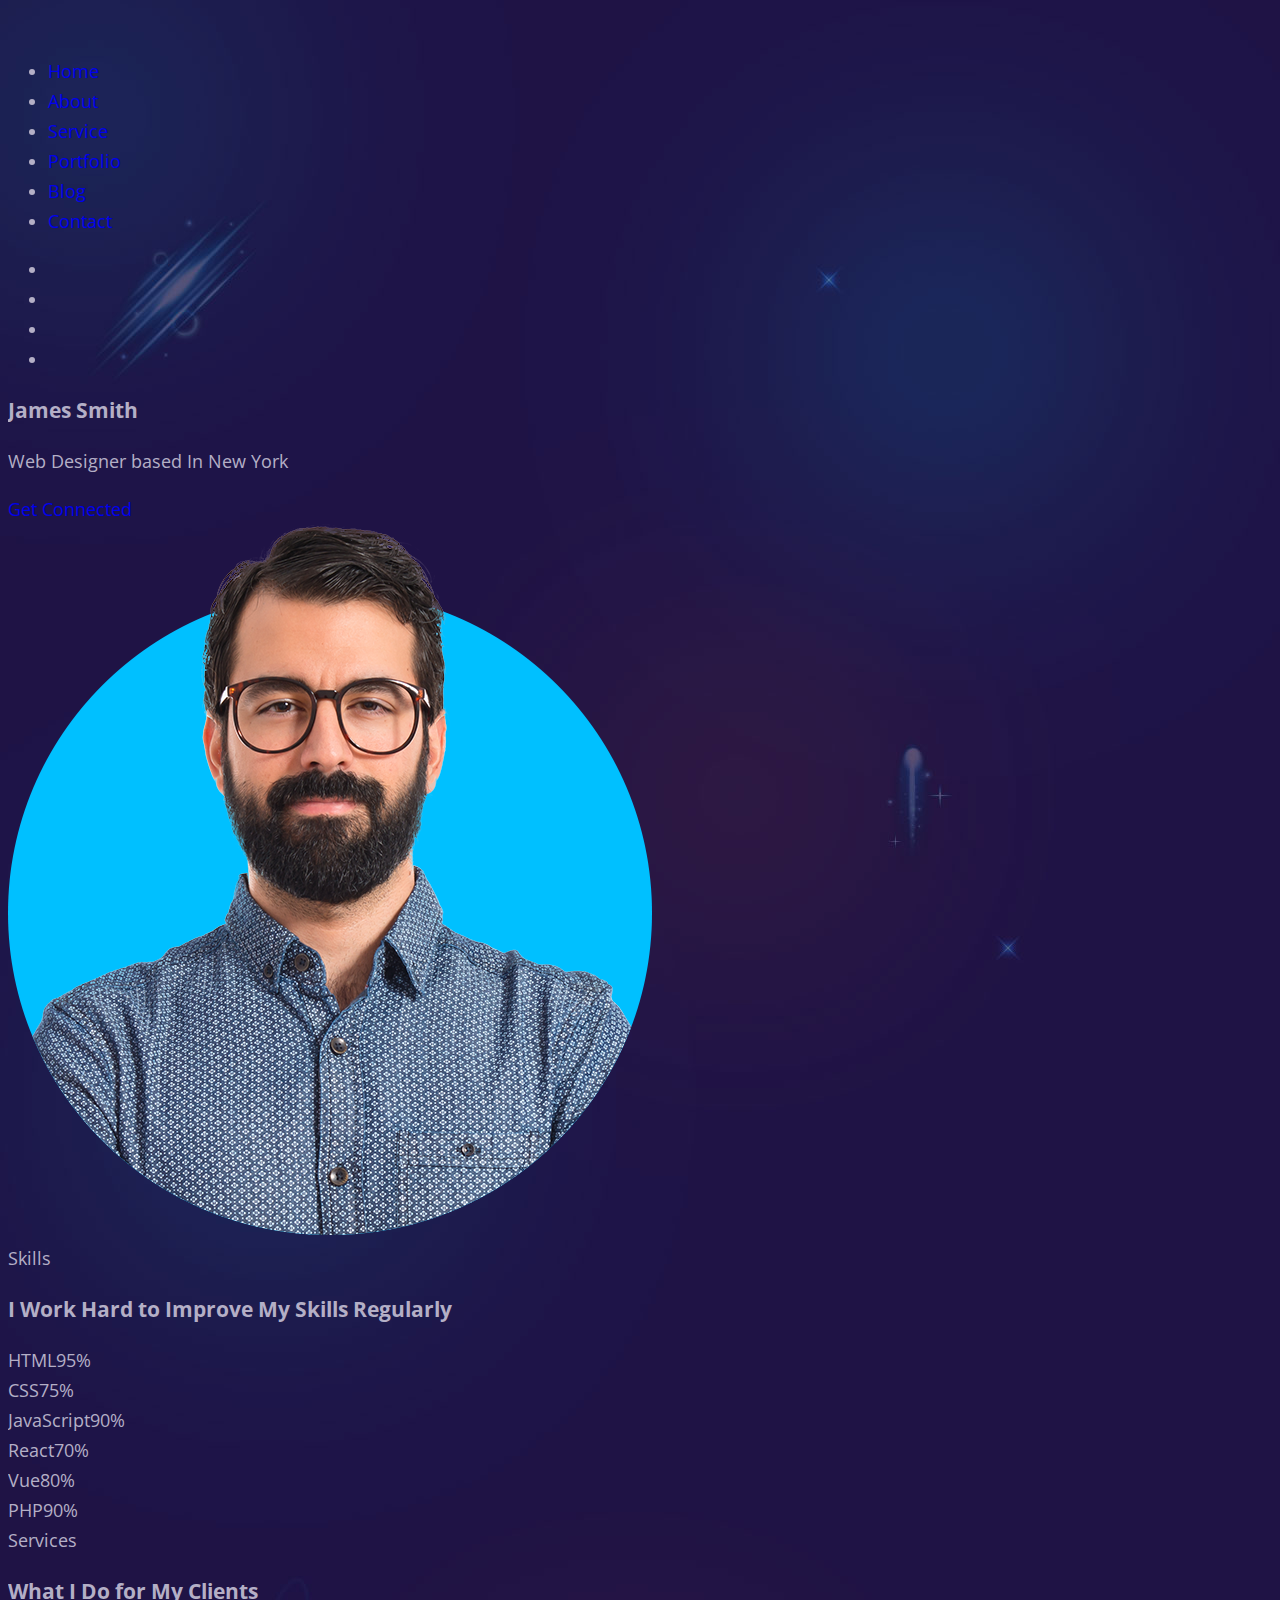
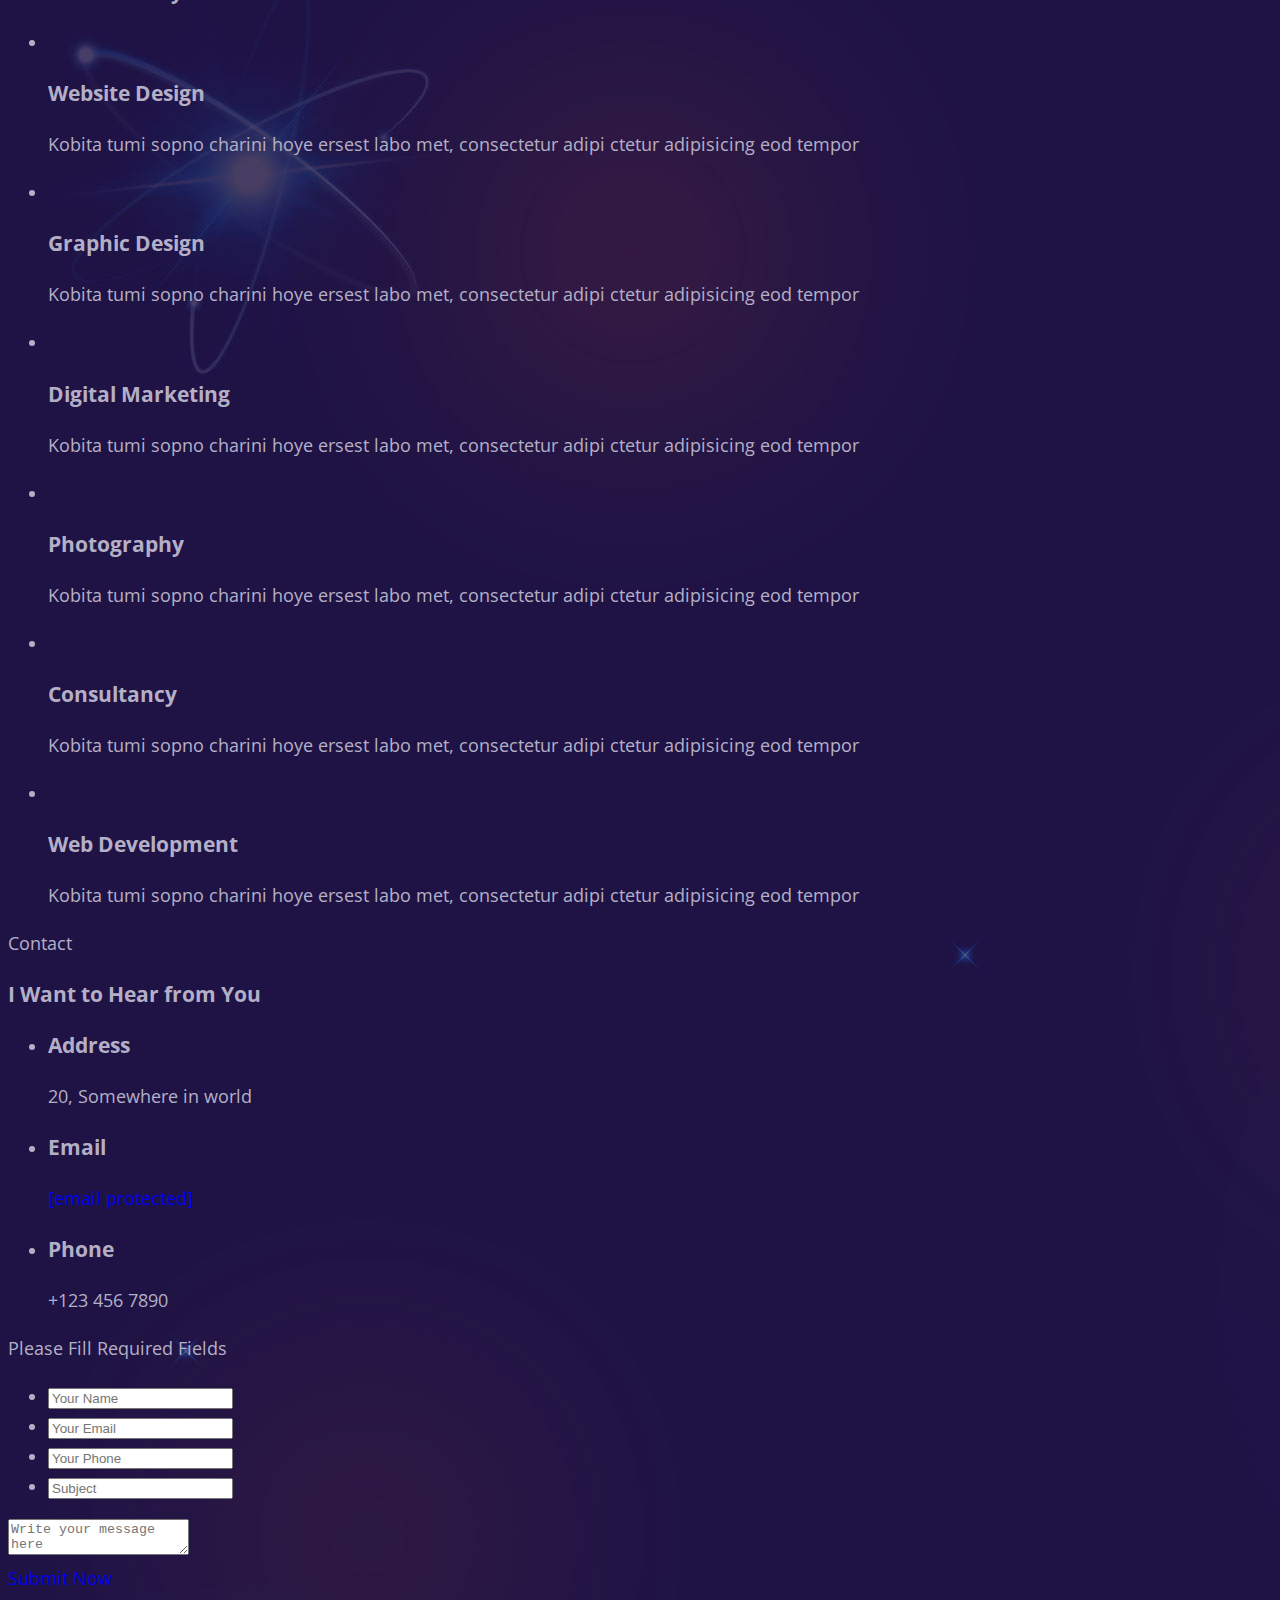
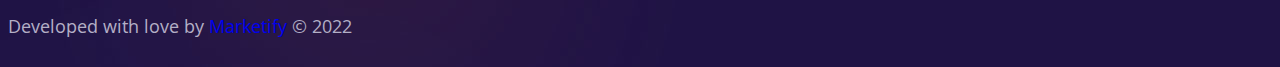
==== index.html @ e02f0825 "updated" ====
<!DOCTYPE html>
<!--[if lt IE 7]><html class="ie ie6" lang="en"> <![endif]-->
<!--[if IE 7]><html class="ie ie7" lang="en"> <![endif]-->
<!--[if IE 8]><html class="ie ie8" lang="en"> <![endif]-->
<!--[if (gte IE 9)|!(IE)]><!-->
<html lang="en">
  <!--<![endif]-->

  <head>
    <meta http-equiv="Content-Type" content="text/html; charset=utf-8" />
    <meta name="description" content="Name of your web site" />
    <meta name="author" content="Marketify" />
    <meta
      name="viewport"
      content="width=device-width, initial-scale=1, maximum-scale=1"
    />
    <title>Foliox</title>

    <link
      href="https://fonts.googleapis.com/css2?family=Poppins:ital,wght@0,100;0,200;0,300;0,400;0,500;0,600;0,700;0,800;0,900;1,100;1,200;1,300;1,400;1,500;1,600;1,700;1,800;1,900&display=swap"
      rel="stylesheet"
    />
    <link
      href="https://fonts.googleapis.com/css2?family=Open+Sans:ital,wght@0,300;0,400;0,500;0,600;0,700;0,800;1,300;1,400;1,500;1,600;1,700;1,800&display=swap"
      rel="stylesheet"
    />
    <link
      rel="stylesheet"
      href="path/to/font-awesome/css/font-awesome.min.css"
    />

    <link rel="stylesheet" type="text/css" href="css/style.css" />
    <!--[if lt IE 9]>
      <script type="text/javascript" src="js/modernizr.custom.js"></script>
    <![endif]-->
  </head>

  <body>
    <div class="foliox_tm_header">
      <div class="container">
        <div class="inner">
          <div class="logo">
            <a class="anchor" href="#home"
              ><img src="img/logo/logo.png" alt
            /></a>
          </div>
          <div class="details">
            <div class="menu">
              <ul>
                <li><a href="#home">Home</a></li>
                <li><a href="#about">About</a></li>
                <li><a href="#service">Service</a></li>
                <li><a href="#portfolio">Portfolio</a></li>
                <li><a href="#blog">Blog</a></li>
                <li><a href="#contact">Contact</a></li>
              </ul>
            </div>
          </div>
        </div>
      </div>
    </div>

    <div class="foliox_tm_section" id="home">
      <div class="foliox_tm_hero">
        <div class="container">
          <div class="content">
            <div class="left">
              <div class="social">
                <ul>
                  <li>
                    <a href="#"><i class="fa fa-facebook"></i></a>
                  </li>
                  <li>
                    <a href="#"
                      ><i class="fa fa-facebook-official" aria-hidden="true"></i
                    ></a>
                  </li>
                  <li>
                    <a href="#"
                      ><i class="fa fa-github" aria-hidden="true"></i
                    ></a>
                  </li>
                  <li>
                    <a href="#"><i class="icon-instagram-1"></i></a>
                  </li>
                </ul>
              </div>
              <h3 class="name">James <span>Smith</span></h3>
              <p class="job">Web Designer based In New York</p>
              <div class="foliox_tm_button">
                <a class="anchor" href="#contact"><span>Get Connected</span></a>
              </div>
            </div>
            <div class="right">
              <img class="tilt-effect" src="img/hero/avatar.png" alt />
            </div>
          </div>
        </div>
      </div>
    </div>

    <div class="foliox_tm_section">
      <div class="foliox_tm_skills">
        <div class="container">
          <div class="foliox_tm_main_title">
            <span>Skills</span>
            <h3>I Work Hard to Improve My Skills Regularly</h3>
          </div>
          <div class="list">
            <div class="left">
              <div class="dodo_progress wow fadeInUp" data-wow-duration="1s">
                <div class="progress_inner" data-value="95">
                  <span
                    ><span class="label">HTML</span
                    ><span class="number">95%</span></span
                  >
                  <div class="background">
                    <div class="bar">
                      <div class="bar_in"></div>
                    </div>
                  </div>
                </div>
                <div class="progress_inner" data-value="75">
                  <span
                    ><span class="label">CSS</span
                    ><span class="number">75%</span></span
                  >
                  <div class="background">
                    <div class="bar">
                      <div class="bar_in"></div>
                    </div>
                  </div>
                </div>
                <div class="progress_inner" data-value="90">
                  <span
                    ><span class="label">JavaScript</span
                    ><span class="number">90%</span></span
                  >
                  <div class="background">
                    <div class="bar">
                      <div class="bar_in"></div>
                    </div>
                  </div>
                </div>
              </div>
            </div>
            <div class="right">
              <div class="dodo_progress wow fadeInUp" data-wow-duration="1s">
                <div class="progress_inner" data-value="70">
                  <span
                    ><span class="label">React</span
                    ><span class="number">70%</span></span
                  >
                  <div class="background">
                    <div class="bar">
                      <div class="bar_in"></div>
                    </div>
                  </div>
                </div>
                <div class="progress_inner" data-value="80">
                  <span
                    ><span class="label">Vue</span
                    ><span class="number">80%</span></span
                  >
                  <div class="background">
                    <div class="bar">
                      <div class="bar_in"></div>
                    </div>
                  </div>
                </div>
                <div class="progress_inner" data-value="90">
                  <span
                    ><span class="label">PHP</span
                    ><span class="number">90%</span></span
                  >
                  <div class="background">
                    <div class="bar">
                      <div class="bar_in"></div>
                    </div>
                  </div>
                </div>
              </div>
            </div>
          </div>
        </div>
      </div>
    </div>

    <div class="foliox_tm_section" id="service">
      <div class="foliox_tm_services">
        <div class="container">
          <div class="foliox_tm_main_title">
            <span>Services</span>
            <h3>What I Do for My Clients</h3>
          </div>
          <div class="list">
            <ul>
              <li class="wow fadeInUp" data-wow-duration="1s">
                <div class="list_inner tilt-effect">
                  <span class="icon"
                    ><img class="svg" src="img/svg/monitor.svg" alt
                  /></span>
                  <h3 class="title">Website Design</h3>
                  <p class="text">
                    Kobita tumi sopno charini hoye ersest labo met, consectetur
                    adipi ctetur adipisicing eod tempor
                  </p>
                </div>
              </li>
              <li
                class="wow fadeInUp"
                data-wow-duration="1s"
                data-wow-delay="0.2s"
              >
                <div class="list_inner tilt-effect">
                  <span class="icon"
                    ><img class="svg" src="img/svg/anchor.svg" alt
                  /></span>
                  <h3 class="title">Graphic Design</h3>
                  <p class="text">
                    Kobita tumi sopno charini hoye ersest labo met, consectetur
                    adipi ctetur adipisicing eod tempor
                  </p>
                </div>
              </li>
              <li
                class="wow fadeInUp"
                data-wow-duration="1s"
                data-wow-delay="0.4s"
              >
                <div class="list_inner tilt-effect">
                  <span class="icon"
                    ><img class="svg" src="img/svg/bar.svg" alt
                  /></span>
                  <h3 class="title">Digital Marketing</h3>
                  <p class="text">
                    Kobita tumi sopno charini hoye ersest labo met, consectetur
                    adipi ctetur adipisicing eod tempor
                  </p>
                </div>
              </li>
              <li class="wow fadeInUp" data-wow-duration="1s">
                <div class="list_inner tilt-effect">
                  <span class="icon"
                    ><img class="svg" src="img/svg/aim.svg" alt
                  /></span>
                  <h3 class="title">Photography</h3>
                  <p class="text">
                    Kobita tumi sopno charini hoye ersest labo met, consectetur
                    adipi ctetur adipisicing eod tempor
                  </p>
                </div>
              </li>
              <li
                class="wow fadeInUp"
                data-wow-duration="1s"
                data-wow-delay="0.2s"
              >
                <div class="list_inner tilt-effect">
                  <span class="icon"
                    ><img class="svg" src="img/svg/avatar.svg" alt
                  /></span>
                  <h3 class="title">Consultancy</h3>
                  <p class="text">
                    Kobita tumi sopno charini hoye ersest labo met, consectetur
                    adipi ctetur adipisicing eod tempor
                  </p>
                </div>
              </li>
              <li
                class="wow fadeInUp"
                data-wow-duration="1s"
                data-wow-delay="0.4s"
              >
                <div class="list_inner tilt-effect">
                  <span class="icon"
                    ><img class="svg" src="img/svg/code.svg" alt
                  /></span>
                  <h3 class="title">Web Development</h3>
                  <p class="text">
                    Kobita tumi sopno charini hoye ersest labo met, consectetur
                    adipi ctetur adipisicing eod tempor
                  </p>
                </div>
              </li>
            </ul>
          </div>
        </div>
      </div>
    </div>

    <div class="foliox_tm_section" id="contact">
      <div class="foliox_tm_contact">
        <div class="container">
          <div class="foliox_tm_main_title">
            <span>Contact</span>
            <h3>I Want to Hear from You</h3>
          </div>
          <div class="contact_inner">
            <div class="left wow fadeInLeft" data-wow-duration="1s">
              <ul>
                <li>
                  <div class="list_inner">
                    <div class="icon">
                      <i class="icon-location"></i>
                    </div>
                    <div class="short">
                      <h3>Address</h3>
                      <span>20, Somewhere in world</span>
                    </div>
                  </div>
                </li>
                <li>
                  <div class="list_inner">
                    <div class="icon">
                      <i class="icon-mail-1"></i>
                    </div>
                    <div class="short">
                      <h3>Email</h3>
                      <span
                        ><a href="#"
                          ><span
                            class="__cf_email__"
                            data-cfemail="0b636e6767644b6f646f6425686466"
                            >[email&#160;protected]</span
                          ></a
                        >
                      </span>
                    </div>
                  </div>
                </li>
                <li>
                  <div class="list_inner">
                    <div class="icon">
                      <i class="icon-phone"></i>
                    </div>
                    <div class="short">
                      <h3>Phone</h3>
                      <span>+123 456 7890</span>
                    </div>
                  </div>
                </li>
              </ul>
            </div>
            <div class="right wow fadeInRight" data-wow-duration="1s">
              <div class="fields">
                <form
                  action="/"
                  method="post"
                  class="contact_form"
                  id="contact_form"
                  autocomplete="off"
                >
                  <div
                    class="returnmessage"
                    data-success="Your message has been received, We will contact you soon."
                  ></div>
                  <div class="empty_notice">
                    <span>Please Fill Required Fields</span>
                  </div>
                  <div class="input_list">
                    <ul>
                      <li>
                        <input id="name" type="text" placeholder="Your Name" />
                      </li>
                      <li>
                        <input
                          id="email"
                          type="text"
                          placeholder="Your Email"
                        />
                      </li>
                      <li>
                        <input
                          id="phone"
                          type="number"
                          placeholder="Your Phone"
                        />
                      </li>
                      <li>
                        <input id="subject" type="text" placeholder="Subject" />
                      </li>
                    </ul>
                  </div>
                  <div class="message_area">
                    <textarea
                      id="message"
                      placeholder="Write your message here"
                    ></textarea>
                  </div>
                  <div class="foliox_tm_button">
                    <a id="send_message" href="#"><span>Submit Now</span></a>
                  </div>
                </form>
              </div>
            </div>
          </div>
        </div>
      </div>
    </div>

    <div class="foliox_tm_section">
      <div class="foliox_tm_copyright">
        <div class="container">
          <p class="wow fadeInUp" data-wow-duration="1s">
            Developed with love by
            <a
              href="https://themeforest.net/user/marketify/portfolio"
              target="_blank"
              >Marketify</a
            >
            &copy; 2022
          </p>
        </div>
      </div>
    </div>
  </body>
</html>
---- css/style.css ----
a {
    text-decoration: none
}

:root {
    --main-color: #b4afc6;
    --extra-color: #00c0ff;
    --font-family-main: 'Open Sans', sans-serif;
    --font-family-extra: 'Poppins', sans-serif
}

html {
    overflow-x: hidden;
    padding: 0;
    margin: 0
}

body {
    overflow-x: hidden;
    width: 100%;
    font-family: var(--font-family-main);
    font-size: 18px;
    line-height: 30px;
    letter-spacing: 0;
    word-wrap: break-word;
    font-weight: 400;
    background-color: #1e1345;
    color: var(--main-color);
    background-image: url(..//img/hero/1.jpg)
}
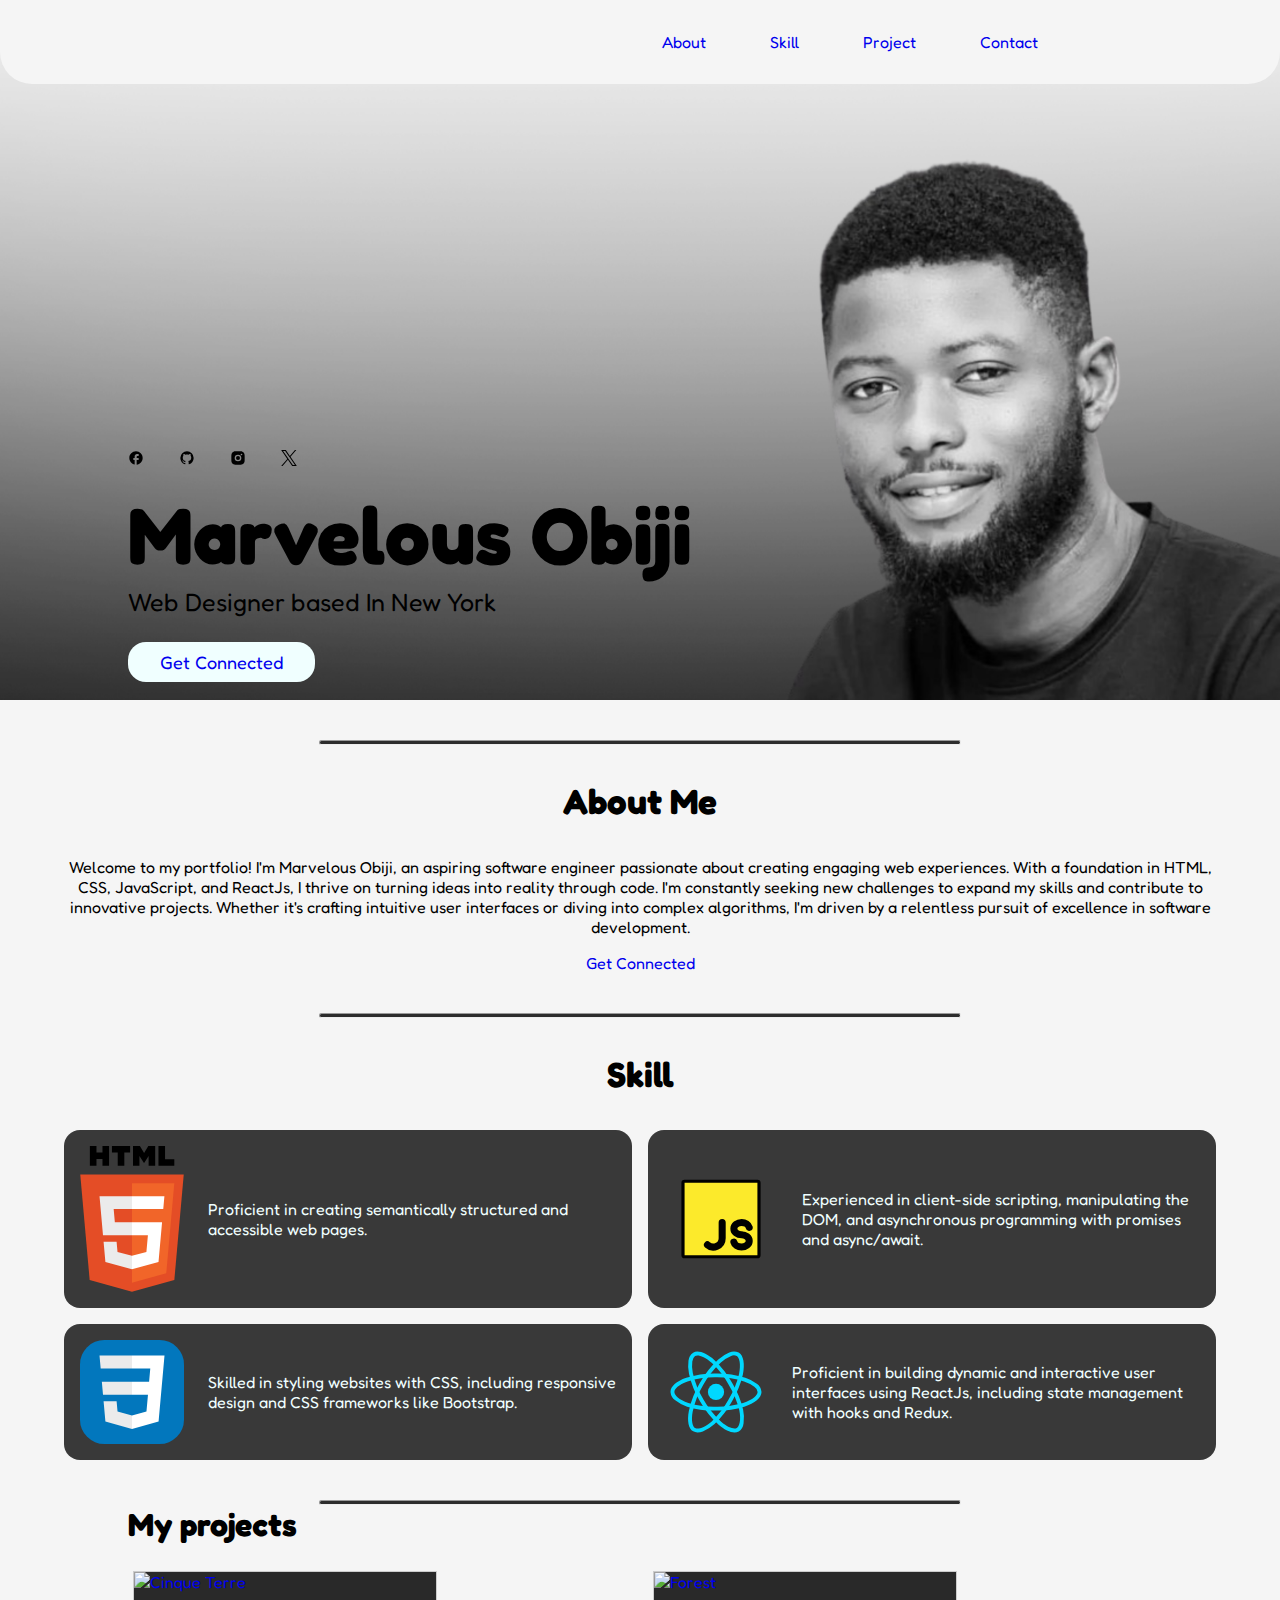
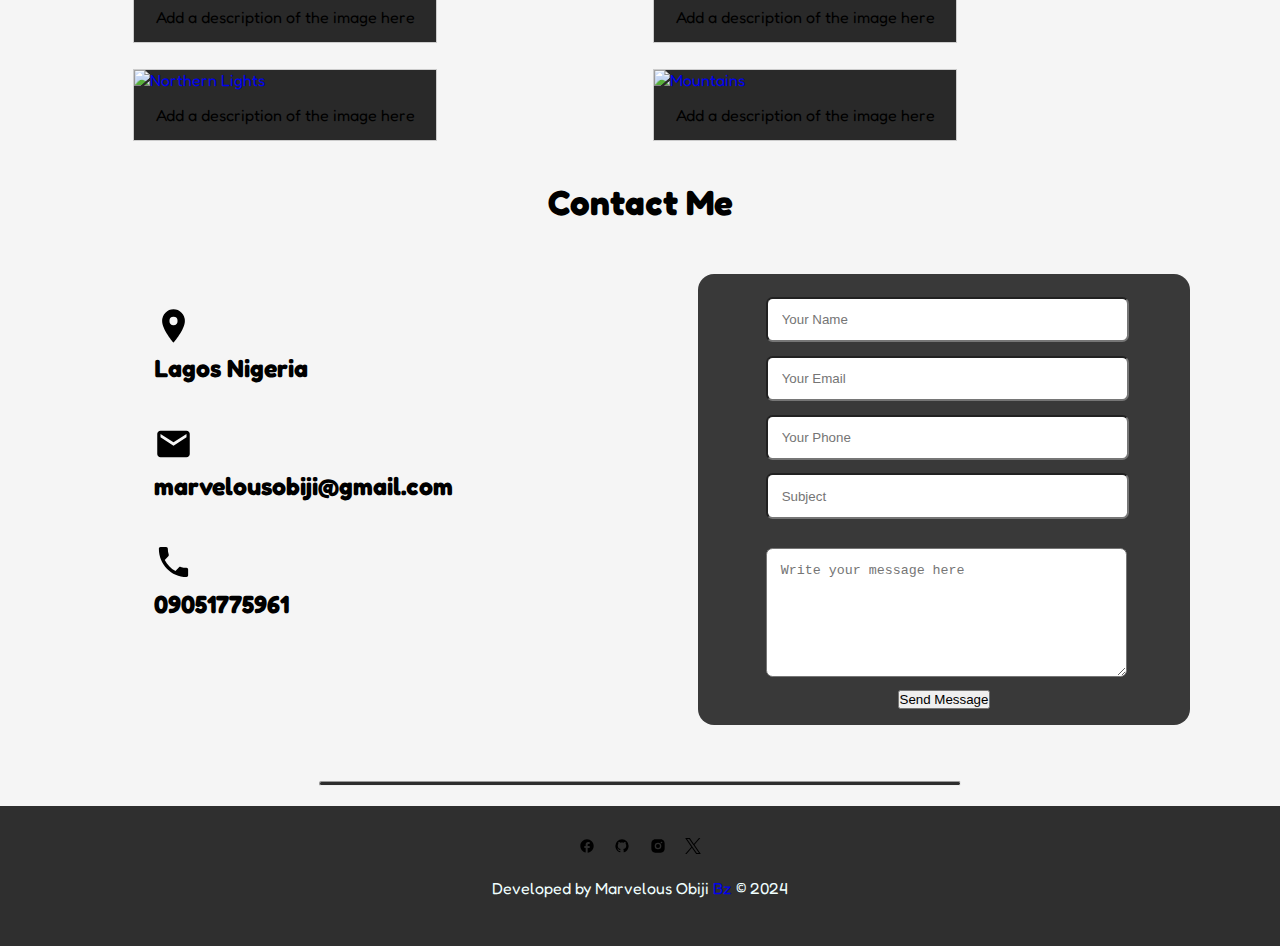
==== commit 7de4c185: "updted index" ====
--- a/index.html
+++ b/index.html
@@ -1,418 +1,213 @@
 <!DOCTYPE html>
-<!--[if lt IE 7]><html class="ie ie6" lang="en"> <![endif]-->
-<!--[if IE 7]><html class="ie ie7" lang="en"> <![endif]-->
-<!--[if IE 8]><html class="ie ie8" lang="en"> <![endif]-->
-<!--[if (gte IE 9)|!(IE)]><!-->
 <html lang="en">
-  <!--<![endif]-->
-
-  <head>
-    <meta http-equiv="Content-Type" content="text/html; charset=utf-8" />
-    <meta name="description" content="Name of your web site" />
-    <meta name="author" content="Marketify" />
-    <meta
-      name="viewport"
-      content="width=device-width, initial-scale=1, maximum-scale=1"
-    />
-    <title>Foliox</title>
-
-    <link
-      href="https://fonts.googleapis.com/css2?family=Poppins:ital,wght@0,100;0,200;0,300;0,400;0,500;0,600;0,700;0,800;0,900;1,100;1,200;1,300;1,400;1,500;1,600;1,700;1,800;1,900&display=swap"
-      rel="stylesheet"
-    />
-    <link
-      href="https://fonts.googleapis.com/css2?family=Open+Sans:ital,wght@0,300;0,400;0,500;0,600;0,700;0,800;1,300;1,400;1,500;1,600;1,700;1,800&display=swap"
-      rel="stylesheet"
-    />
-    <link
-      rel="stylesheet"
-      href="path/to/font-awesome/css/font-awesome.min.css"
-    />
-
-    <link rel="stylesheet" type="text/css" href="css/style.css" />
-    <!--[if lt IE 9]>
-      <script type="text/javascript" src="js/modernizr.custom.js"></script>
-    <![endif]-->
-  </head>
-
-  <body>
-    <div class="foliox_tm_header">
-      <div class="container">
-        <div class="inner">
-          <div class="logo">
-            <a class="anchor" href="#home"
-              ><img src="img/logo/logo.png" alt
-            /></a>
-          </div>
-          <div class="details">
+
+<head>
+    <meta charset="UTF-8" />
+    <meta name="viewport" content="width=device-width, initial-scale=1.0" />
+    <link rel="stylesheet" href="new.css" />
+    <link rel="preconnect" href="https://fonts.googleapis.com">
+    <link rel="preconnect" href="https://fonts.gstatic.com" crossorigin>
+    <link href="https://fonts.googleapis.com/css2?family=Fredoka:wght@300..700&display=swap" rel="stylesheet">
+    <title>Document</title>
+</head>
+
+<body>
+    <nav>
+        <div class="nav">
+            <div class="logo">
+                <a class="anchor" href="#home"><img src="img/logo/logo.png" alt /></a>
+            </div>
             <div class="menu">
-              <ul>
-                <li><a href="#home">Home</a></li>
-                <li><a href="#about">About</a></li>
-                <li><a href="#service">Service</a></li>
-                <li><a href="#portfolio">Portfolio</a></li>
-                <li><a href="#blog">Blog</a></li>
-                <li><a href="#contact">Contact</a></li>
-              </ul>
-            </div>
-          </div>
+                <ul>
+                    <li><a href="#about">About</a></li>
+                    <li><a href="#skill">Skill</a></li>
+                    <li><a href="#portfolio">Project</a></li>
+
+                    <li><a href="#contact">Contact</a></li>
+                </ul>
+            </div>
         </div>
+    </nav>
+    <main>
+        <section class="hero">
+            <div class="left">
+                <ul>
+                    <li>
+                        <a href="#"><img src="./img/socials/facebook.svg" alt="" /></a>
+                    </li>
+                    <li>
+                        <a href="#"><img src="./img/socials/github.svg" alt="" /></a>
+                    </li>
+                    <li>
+                        <a href="#"><img src="./img/socials/instagram.svg" alt="" /></a>
+                    </li>
+                    <li>
+                        <a href="#"><img src="./img/socials/twitter.svg" alt="" /></a>
+                    </li>
+                </ul>
+
+                <h1 class="name">Marvelous Obiji</h1>
+                <p class="job">Web Designer based In New York</p>
+                <div class="herobutton">
+                    <a class="anchor" href="#contact">Get Connected</a>
+                </div>
+            </div>
+        </section>
+        <br /><br>
+        <hr />
+        <section class="about">
+
+            <h1 class="scthead">About Me</h1>
+            <p>
+                Welcome to my portfolio! I'm Marvelous Obiji, an aspiring software engineer passionate about creating
+                engaging web experiences. With a foundation in HTML, CSS, JavaScript, and ReactJs, I thrive on turning
+                ideas into reality through code. I'm constantly seeking new challenges to expand my skills and
+                contribute to innovative projects. Whether it's crafting intuitive user interfaces or diving into
+                complex algorithms, I'm driven by a relentless pursuit of excellence in software development.
+            </p>
+            <div class="foliox_tm_button">
+                <a class="anchor" href="#contact"><span>Get Connected</span></a>
+            </div>
+
+        </section>
+        <br /><br>
+        <hr />
+        <section class="skill">
+            <h1 class="scthead">Skill</h1>
+            <div class="skills">
+                <div class="skillset">
+                    <img src="./img/skill/html.svg" alt="" />
+                    <p>
+                       Proficient in creating semantically structured and accessible web pages.
+                    </p>
+                </div>
+                <div class="skillset">
+                    <img src="./img/skill/javascript.svg" alt="" />
+                    <p>
+                        Experienced in client-side scripting, manipulating the DOM, and asynchronous programming with promises and async/await.
+                    </p>
+                </div>
+                <div class="skillset">
+                    <img src="./img/skill/css.svg" alt="" />
+                    <p>
+                        Skilled in styling websites with CSS, including responsive design and CSS frameworks like Bootstrap.
+                    </p>
+                </div>
+                <div class="skillset">
+                    <img src="./img/skill/reactjs.svg" alt="" />
+                    <p>
+                        Proficient in building dynamic and interactive user interfaces using ReactJs, including state management with hooks and Redux.
+                    </p>
+                </div>
+            </div>
+        </section>
+        <br /><br>
+        <hr />
+        <section class="project">
+            <h1>My projects</h1>
+            <div class="pjtgallery">
+            <div class="gallery">
+                <a target="_blank" href="img_5terre.jpg">
+                    <img src="img_5terre.jpg" alt="Cinque Terre" width="600" height="400">
+                </a>
+                <div class="desc">Add a description of the image here</div>
+            </div>
+
+            <div class="gallery">
+                <a target="_blank" href="img_forest.jpg">
+                    <img src="img_forest.jpg" alt="Forest" width="600" height="400">
+                </a>
+                <div class="desc">Add a description of the image here</div>
+            </div>
+
+            <div class="gallery">
+                <a target="_blank" href="img_lights.jpg">
+                    <img src="img_lights.jpg" alt="Northern Lights" width="600" height="400">
+                </a>
+                <div class="desc">Add a description of the image here</div>
+            </div>
+
+            <div class="gallery">
+                <a target="_blank" href="img_mountains.jpg">
+                    <img src="img_mountains.jpg" alt="Mountains" width="600" height="400">
+                </a>
+                <div class="desc">Add a description of the image here</div>
+            </div>
+            </div>
+
+        </section>
+        <section class="contact">
+            <h1 class="scthead">Contact Me</h1>
+            <div class="container">
+                <div class="contactleft">
+                    <ul>
+                        <li>
+                            <img src="./img/contact/mdi--location.svg" alt="" />
+                            <h5>Lagos Nigeria</h5>
+                        </li>
+                        <li>
+                            <img src="./img/contact/material-symbols--mail.svg" alt="" />
+                            <h5>marvelousobiji@gmail.com</h5>
+                        </li>
+                        <li>
+                            <img src="./img/contact/ic--baseline-phone.svg" alt="" />
+                            <h5>09051775961</h5>
+                        </li>
+                    </ul>
+                </div>
+                <div class="contactright">
+                    <form>
+                        <div class="input_list">
+                            <ul>
+                                <li>
+                                    <input type="text" placeholder="Your Name" />
+                                </li>
+                                <li>
+                                    <input type="text" placeholder="Your Email" />
+                                </li>
+                                <li>
+                                    <input type="number" placeholder="Your Phone" />
+                                </li>
+                                <li>
+                                    <input id="subject" type="text" placeholder="Subject" />
+                                </li>
+                            </ul>
+                            <textarea id="message" placeholder="Write your message here"></textarea>
+                            <button type="submit">Send Message</button>
+                        </div>
+                    </form>
+                </div>
+            </div>
+        </section>
+    </main>
+    <br /><br>
+    <hr />
+    <br />
+    <footer>
+        <ul>
+            <li>
+                <a href="#"><img src="./img/socials/facebook.svg" alt="" /></a>
+            </li>
+            <li>
+                <a href="#"><img src="./img/socials/github.svg" alt="" /></a>
+            </li>
+            <li>
+                <a href="#"><img src="./img/socials/instagram.svg" alt="" /></a>
+            </li>
+            <li>
+                <a href="#"><img src="./img/socials/twitter.svg" alt="" /></a>
+            </li>
+        </ul>
+        <br>
+        <div class="container">
+            <p>
+                Developed by Marvelous Obiji
+                <a href="#""
+            >Bz</a
+          >
+          &copy; 2024
+        </p>
       </div>
-    </div>
-
-    <div class="foliox_tm_section" id="home">
-      <div class="foliox_tm_hero">
-        <div class="container">
-          <div class="content">
-            <div class="left">
-              <div class="social">
-                <ul>
-                  <li>
-                    <a href="#"><i class="fa fa-facebook"></i></a>
-                  </li>
-                  <li>
-                    <a href="#"
-                      ><i class="fa fa-facebook-official" aria-hidden="true"></i
-                    ></a>
-                  </li>
-                  <li>
-                    <a href="#"
-                      ><i class="fa fa-github" aria-hidden="true"></i
-                    ></a>
-                  </li>
-                  <li>
-                    <a href="#"><i class="icon-instagram-1"></i></a>
-                  </li>
-                </ul>
-              </div>
-              <h3 class="name">James <span>Smith</span></h3>
-              <p class="job">Web Designer based In New York</p>
-              <div class="foliox_tm_button">
-                <a class="anchor" href="#contact"><span>Get Connected</span></a>
-              </div>
-            </div>
-            <div class="right">
-              <img class="tilt-effect" src="img/hero/avatar.png" alt />
-            </div>
-          </div>
-        </div>
-      </div>
-    </div>
-
-    <div class="foliox_tm_section">
-      <div class="foliox_tm_skills">
-        <div class="container">
-          <div class="foliox_tm_main_title">
-            <span>Skills</span>
-            <h3>I Work Hard to Improve My Skills Regularly</h3>
-          </div>
-          <div class="list">
-            <div class="left">
-              <div class="dodo_progress wow fadeInUp" data-wow-duration="1s">
-                <div class="progress_inner" data-value="95">
-                  <span
-                    ><span class="label">HTML</span
-                    ><span class="number">95%</span></span
-                  >
-                  <div class="background">
-                    <div class="bar">
-                      <div class="bar_in"></div>
-                    </div>
-                  </div>
-                </div>
-                <div class="progress_inner" data-value="75">
-                  <span
-                    ><span class="label">CSS</span
-                    ><span class="number">75%</span></span
-                  >
-                  <div class="background">
-                    <div class="bar">
-                      <div class="bar_in"></div>
-                    </div>
-                  </div>
-                </div>
-                <div class="progress_inner" data-value="90">
-                  <span
-                    ><span class="label">JavaScript</span
-                    ><span class="number">90%</span></span
-                  >
-                  <div class="background">
-                    <div class="bar">
-                      <div class="bar_in"></div>
-                    </div>
-                  </div>
-                </div>
-              </div>
-            </div>
-            <div class="right">
-              <div class="dodo_progress wow fadeInUp" data-wow-duration="1s">
-                <div class="progress_inner" data-value="70">
-                  <span
-                    ><span class="label">React</span
-                    ><span class="number">70%</span></span
-                  >
-                  <div class="background">
-                    <div class="bar">
-                      <div class="bar_in"></div>
-                    </div>
-                  </div>
-                </div>
-                <div class="progress_inner" data-value="80">
-                  <span
-                    ><span class="label">Vue</span
-                    ><span class="number">80%</span></span
-                  >
-                  <div class="background">
-                    <div class="bar">
-                      <div class="bar_in"></div>
-                    </div>
-                  </div>
-                </div>
-                <div class="progress_inner" data-value="90">
-                  <span
-                    ><span class="label">PHP</span
-                    ><span class="number">90%</span></span
-                  >
-                  <div class="background">
-                    <div class="bar">
-                      <div class="bar_in"></div>
-                    </div>
-                  </div>
-                </div>
-              </div>
-            </div>
-          </div>
-        </div>
-      </div>
-    </div>
-
-    <div class="foliox_tm_section" id="service">
-      <div class="foliox_tm_services">
-        <div class="container">
-          <div class="foliox_tm_main_title">
-            <span>Services</span>
-            <h3>What I Do for My Clients</h3>
-          </div>
-          <div class="list">
-            <ul>
-              <li class="wow fadeInUp" data-wow-duration="1s">
-                <div class="list_inner tilt-effect">
-                  <span class="icon"
-                    ><img class="svg" src="img/svg/monitor.svg" alt
-                  /></span>
-                  <h3 class="title">Website Design</h3>
-                  <p class="text">
-                    Kobita tumi sopno charini hoye ersest labo met, consectetur
-                    adipi ctetur adipisicing eod tempor
-                  </p>
-                </div>
-              </li>
-              <li
-                class="wow fadeInUp"
-                data-wow-duration="1s"
-                data-wow-delay="0.2s"
-              >
-                <div class="list_inner tilt-effect">
-                  <span class="icon"
-                    ><img class="svg" src="img/svg/anchor.svg" alt
-                  /></span>
-                  <h3 class="title">Graphic Design</h3>
-                  <p class="text">
-                    Kobita tumi sopno charini hoye ersest labo met, consectetur
-                    adipi ctetur adipisicing eod tempor
-                  </p>
-                </div>
-              </li>
-              <li
-                class="wow fadeInUp"
-                data-wow-duration="1s"
-                data-wow-delay="0.4s"
-              >
-                <div class="list_inner tilt-effect">
-                  <span class="icon"
-                    ><img class="svg" src="img/svg/bar.svg" alt
-                  /></span>
-                  <h3 class="title">Digital Marketing</h3>
-                  <p class="text">
-                    Kobita tumi sopno charini hoye ersest labo met, consectetur
-                    adipi ctetur adipisicing eod tempor
-                  </p>
-                </div>
-              </li>
-              <li class="wow fadeInUp" data-wow-duration="1s">
-                <div class="list_inner tilt-effect">
-                  <span class="icon"
-                    ><img class="svg" src="img/svg/aim.svg" alt
-                  /></span>
-                  <h3 class="title">Photography</h3>
-                  <p class="text">
-                    Kobita tumi sopno charini hoye ersest labo met, consectetur
-                    adipi ctetur adipisicing eod tempor
-                  </p>
-                </div>
-              </li>
-              <li
-                class="wow fadeInUp"
-                data-wow-duration="1s"
-                data-wow-delay="0.2s"
-              >
-                <div class="list_inner tilt-effect">
-                  <span class="icon"
-                    ><img class="svg" src="img/svg/avatar.svg" alt
-                  /></span>
-                  <h3 class="title">Consultancy</h3>
-                  <p class="text">
-                    Kobita tumi sopno charini hoye ersest labo met, consectetur
-                    adipi ctetur adipisicing eod tempor
-                  </p>
-                </div>
-              </li>
-              <li
-                class="wow fadeInUp"
-                data-wow-duration="1s"
-                data-wow-delay="0.4s"
-              >
-                <div class="list_inner tilt-effect">
-                  <span class="icon"
-                    ><img class="svg" src="img/svg/code.svg" alt
-                  /></span>
-                  <h3 class="title">Web Development</h3>
-                  <p class="text">
-                    Kobita tumi sopno charini hoye ersest labo met, consectetur
-                    adipi ctetur adipisicing eod tempor
-                  </p>
-                </div>
-              </li>
-            </ul>
-          </div>
-        </div>
-      </div>
-    </div>
-
-    <div class="foliox_tm_section" id="contact">
-      <div class="foliox_tm_contact">
-        <div class="container">
-          <div class="foliox_tm_main_title">
-            <span>Contact</span>
-            <h3>I Want to Hear from You</h3>
-          </div>
-          <div class="contact_inner">
-            <div class="left wow fadeInLeft" data-wow-duration="1s">
-              <ul>
-                <li>
-                  <div class="list_inner">
-                    <div class="icon">
-                      <i class="icon-location"></i>
-                    </div>
-                    <div class="short">
-                      <h3>Address</h3>
-                      <span>20, Somewhere in world</span>
-                    </div>
-                  </div>
-                </li>
-                <li>
-                  <div class="list_inner">
-                    <div class="icon">
-                      <i class="icon-mail-1"></i>
-                    </div>
-                    <div class="short">
-                      <h3>Email</h3>
-                      <span
-                        ><a href="#"
-                          ><span
-                            class="__cf_email__"
-                            data-cfemail="0b636e6767644b6f646f6425686466"
-                            >[email&#160;protected]</span
-                          ></a
-                        >
-                      </span>
-                    </div>
-                  </div>
-                </li>
-                <li>
-                  <div class="list_inner">
-                    <div class="icon">
-                      <i class="icon-phone"></i>
-                    </div>
-                    <div class="short">
-                      <h3>Phone</h3>
-                      <span>+123 456 7890</span>
-                    </div>
-                  </div>
-                </li>
-              </ul>
-            </div>
-            <div class="right wow fadeInRight" data-wow-duration="1s">
-              <div class="fields">
-                <form
-                  action="/"
-                  method="post"
-                  class="contact_form"
-                  id="contact_form"
-                  autocomplete="off"
-                >
-                  <div
-                    class="returnmessage"
-                    data-success="Your message has been received, We will contact you soon."
-                  ></div>
-                  <div class="empty_notice">
-                    <span>Please Fill Required Fields</span>
-                  </div>
-                  <div class="input_list">
-                    <ul>
-                      <li>
-                        <input id="name" type="text" placeholder="Your Name" />
-                      </li>
-                      <li>
-                        <input
-                          id="email"
-                          type="text"
-                          placeholder="Your Email"
-                        />
-                      </li>
-                      <li>
-                        <input
-                          id="phone"
-                          type="number"
-                          placeholder="Your Phone"
-                        />
-                      </li>
-                      <li>
-                        <input id="subject" type="text" placeholder="Subject" />
-                      </li>
-                    </ul>
-                  </div>
-                  <div class="message_area">
-                    <textarea
-                      id="message"
-                      placeholder="Write your message here"
-                    ></textarea>
-                  </div>
-                  <div class="foliox_tm_button">
-                    <a id="send_message" href="#"><span>Submit Now</span></a>
-                  </div>
-                </form>
-              </div>
-            </div>
-          </div>
-        </div>
-      </div>
-    </div>
-
-    <div class="foliox_tm_section">
-      <div class="foliox_tm_copyright">
-        <div class="container">
-          <p class="wow fadeInUp" data-wow-duration="1s">
-            Developed with love by
-            <a
-              href="https://themeforest.net/user/marketify/portfolio"
-              target="_blank"
-              >Marketify</a
-            >
-            &copy; 2022
-          </p>
-        </div>
-      </div>
-    </div>
+    </footer>
   </body>
-</html>
+</html>--- a/new.css
+++ b/new.css
@@ -0,0 +1,263 @@
+*{
+    padding: 0%;
+    margin-top: 0%;
+}
+
+body{
+    margin: 0%;
+    background-color:whitesmoke;
+    font-family: "Fredoka", sans-serif;
+}
+/* .scthead{
+  
+    
+    font-weight: 800;
+    background-color: rgba(0, 0, 0, 0.747);
+    color: azure;
+    padding: 0.5em;
+    border-bottom-left-radius: 50%;
+    border-bottom-right-radius: 50%;
+    box-shadow: inset;
+} */
+h1{
+    font-weight: 900;
+}
+li{
+    list-style: none;
+}
+hr{
+    height: 3px;
+    /* color: black; */
+    background-color: rgba(0, 0, 0, 0.815);
+    width: 50%;
+    margin: auto;
+    border-radius: 2em;
+}
+.nav{
+    width: 100%;
+    display: flex;
+    justify-content: space-around;
+    margin: auto;
+    position:fixed;
+    z-index: 1;
+    background-color: whitesmoke;
+    border-bottom-left-radius: 2em;
+    border-bottom-right-radius: 2em;
+}
+.menu ul{
+    display: flex;
+    justify-content: space-around;
+    margin: auto;
+}
+.menu ul li{
+    list-style: none;
+    padding: 2em;
+}
+a{
+    text-decoration: none;
+
+}
+.hero{
+    
+    margin: 0%;
+    background-image: url(./img/portfolio/banner.png);
+    background-size: cover;
+    background-position: center;
+    height: 700px;
+    /* position: relative; */
+    /* width: 10%; */
+}
+.hero .left{
+    position: absolute;
+    top: 50%;
+    left:10%;
+}
+.hero .left ul{
+    width: 30%;
+    display: flex;
+    justify-content: space-between;
+    list-style: none;
+}
+.hero h1{
+    font-size: 80px;
+    /* padding: 0%; */
+}
+.hero p{
+    font-size: 25px;
+    margin-top: -2em;
+}
+.herobutton{
+    background-color: azure;
+    width: 30%;
+    padding: 0.5em;
+    border-radius: 1em;
+    text-align: center;
+    font-size: 18px;
+}
+
+.about{
+    width: 90%;
+    /* align-items: center; */
+    margin: auto;
+    text-align: center;
+}
+.about h1{
+    font-size: 35px;
+    margin: 1em;
+}
+.skill{
+    width: 90%;
+    margin: auto;
+    /* text-align: center; */
+}
+.skill h1{
+    font-size: 35px;
+    margin: 1em;
+    text-align: center;
+}
+.skills{
+    width: 100%;
+    margin: auto;
+    /* align-items: center; */
+    display: grid;
+    grid-template-columns: 2fr 2fr;
+    gap: 1em;
+    justify-content: space-around;
+    
+}
+.skillset{
+    display: flex;
+    width: 100%;
+    /* align-items: center; */
+    justify-content: space-between;
+    background-color: rgba(0, 0, 0, 0.767);
+    color: azure;
+    border-radius: 1em;
+}
+.skillset img{
+    width: 20%;
+    padding: 1em;
+}
+.skillset p{
+    width: 80%;
+    padding: 0.5em;
+    /* align-items: center; */
+    /* align-self: center; */
+    /* align-content: center; */
+    margin: auto;
+}
+.project{
+    width: 80%;
+    margin: auto;
+}
+.pjtgallery{
+    display: grid;
+    grid-template-columns: 1fr 1fr;
+    gap: 1em;
+    /* justify-content: space-evenly; */
+    border-radius: 1em;
+}
+.gallery {
+    width: 60%;
+    margin: 5px;
+    border: 1px solid #ccc;
+    background-color: rgba(0, 0, 0, 0.836);
+    
+    /* width: 180px; */
+}
+.gallery:hover {
+    border: 1px solid #777;
+}
+
+.gallery img {
+    width: 100%;
+    height: auto;
+}
+
+.desc {
+    padding: 15px;
+    text-align: center;
+}
+
+.contact{
+    width: 90%;
+    margin: auto;
+}
+
+.container{
+    display: flex;
+    margin: auto;
+    justify-content: space-around;
+}
+.contact img{
+    width: 10%;
+}
+.contact h1{
+font-size: 35px;
+margin: 1em;
+text-align: center;
+}
+.contactleft{
+    width: 40%;
+    padding: 1em;
+
+}
+.contactleft ul{
+    padding: 2em;
+    
+}
+.contactleft li{
+    font-size: 30px;
+}
+.contactright{
+    width: 40%;
+    padding: 1em;
+}
+form{
+    width: 100%;
+    background-color: rgba(0, 0, 0, 0.767);
+    color: azure;
+    padding: 1em;
+    border-radius: 1em;
+    text-align: center;
+    margin: auto;
+}
+.input_list{
+    width: 80%;
+    margin: auto;
+    justify-content: space-around;
+    /* background-color: rgba(0, 0, 0, 0.788); */
+    color: azure;
+}
+.input_list li{
+    width: 100%;
+}
+.input_list input{
+    width: 90%;
+    padding: 1em;
+    border-radius: 0.5em;
+    margin: 0.5em;
+    /* border-color: transparent; */
+    /* background-color: transparent; */
+}
+textarea{
+    width: 90%;
+    height: 100px;
+    padding: 1em;
+    border-radius: 0.5em;
+    margin: 0.5em;
+}
+
+footer{
+    background-color: rgba(0, 0, 0, 0.808);
+    color: azure;
+    padding: 2em;
+}
+
+footer ul{
+    width: 10%;
+    display: flex;
+    margin: auto;
+    justify-content: space-between;
+    list-style: none;
+}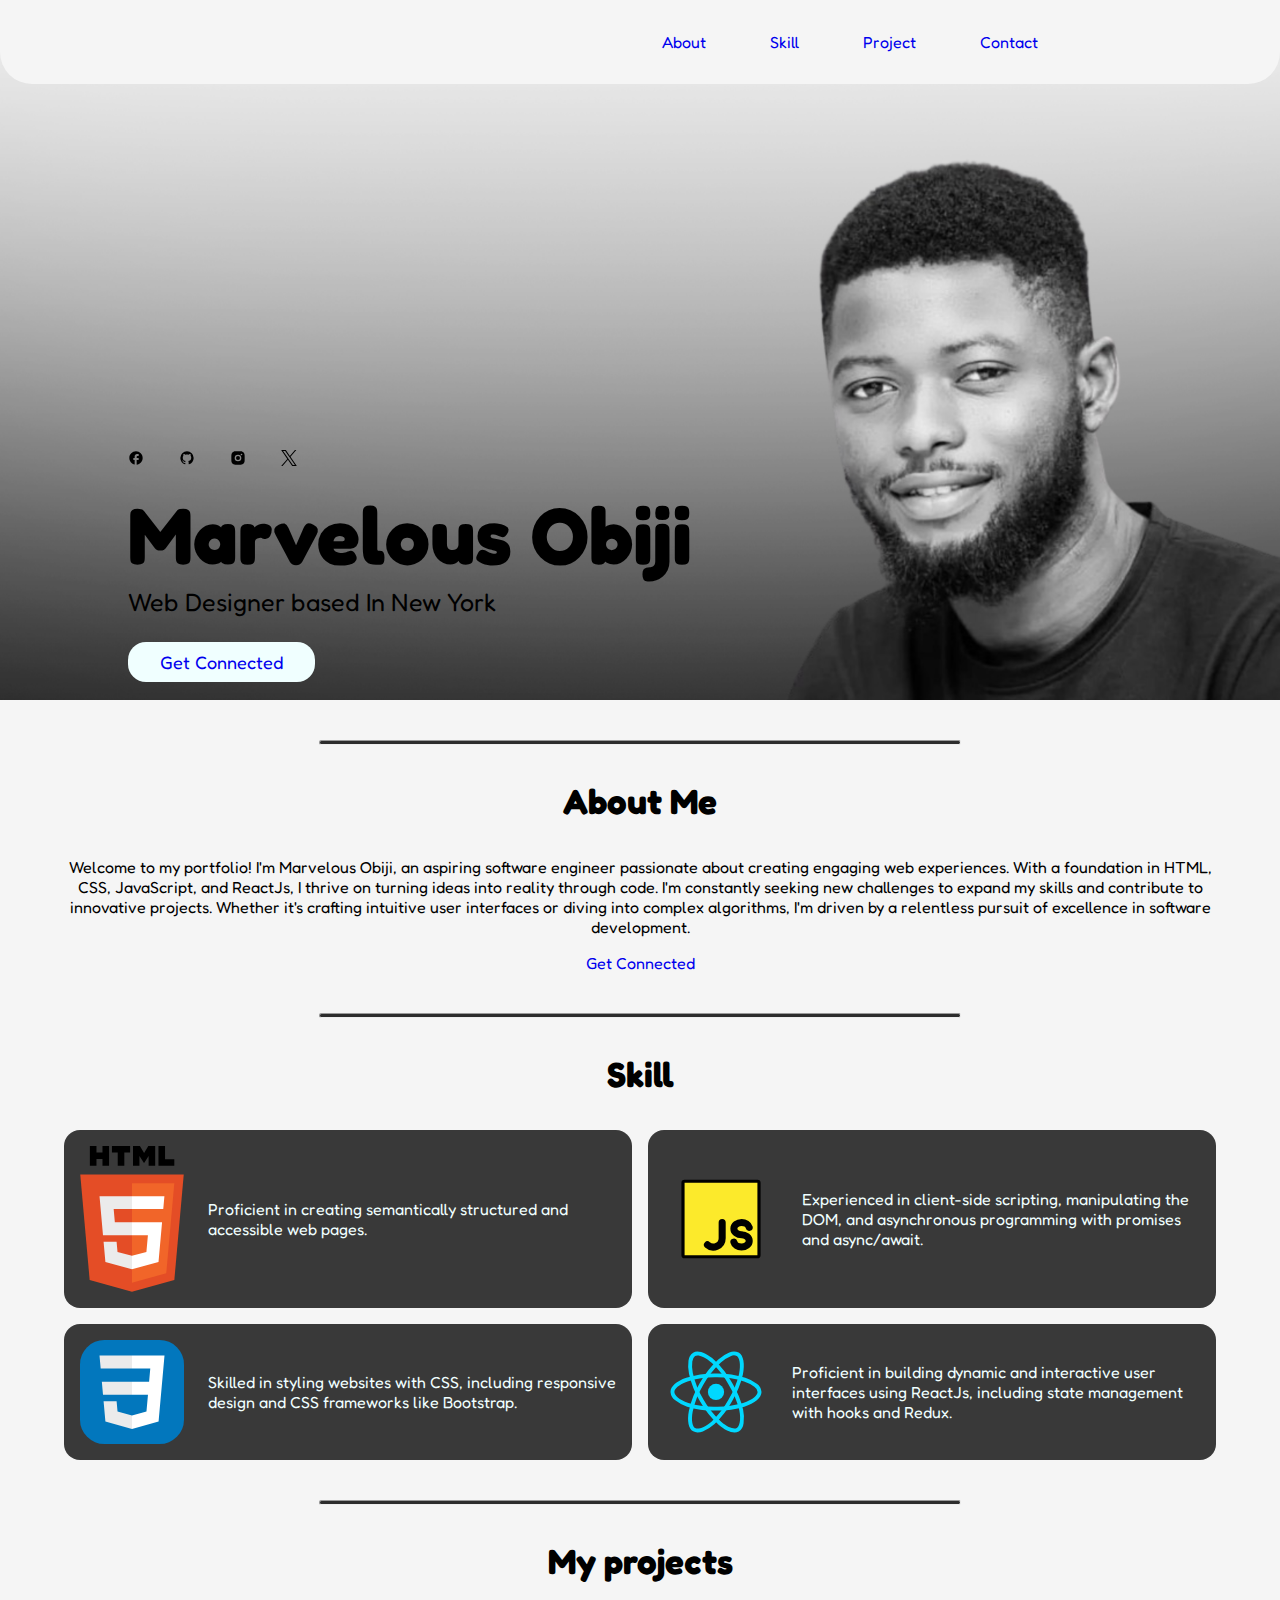
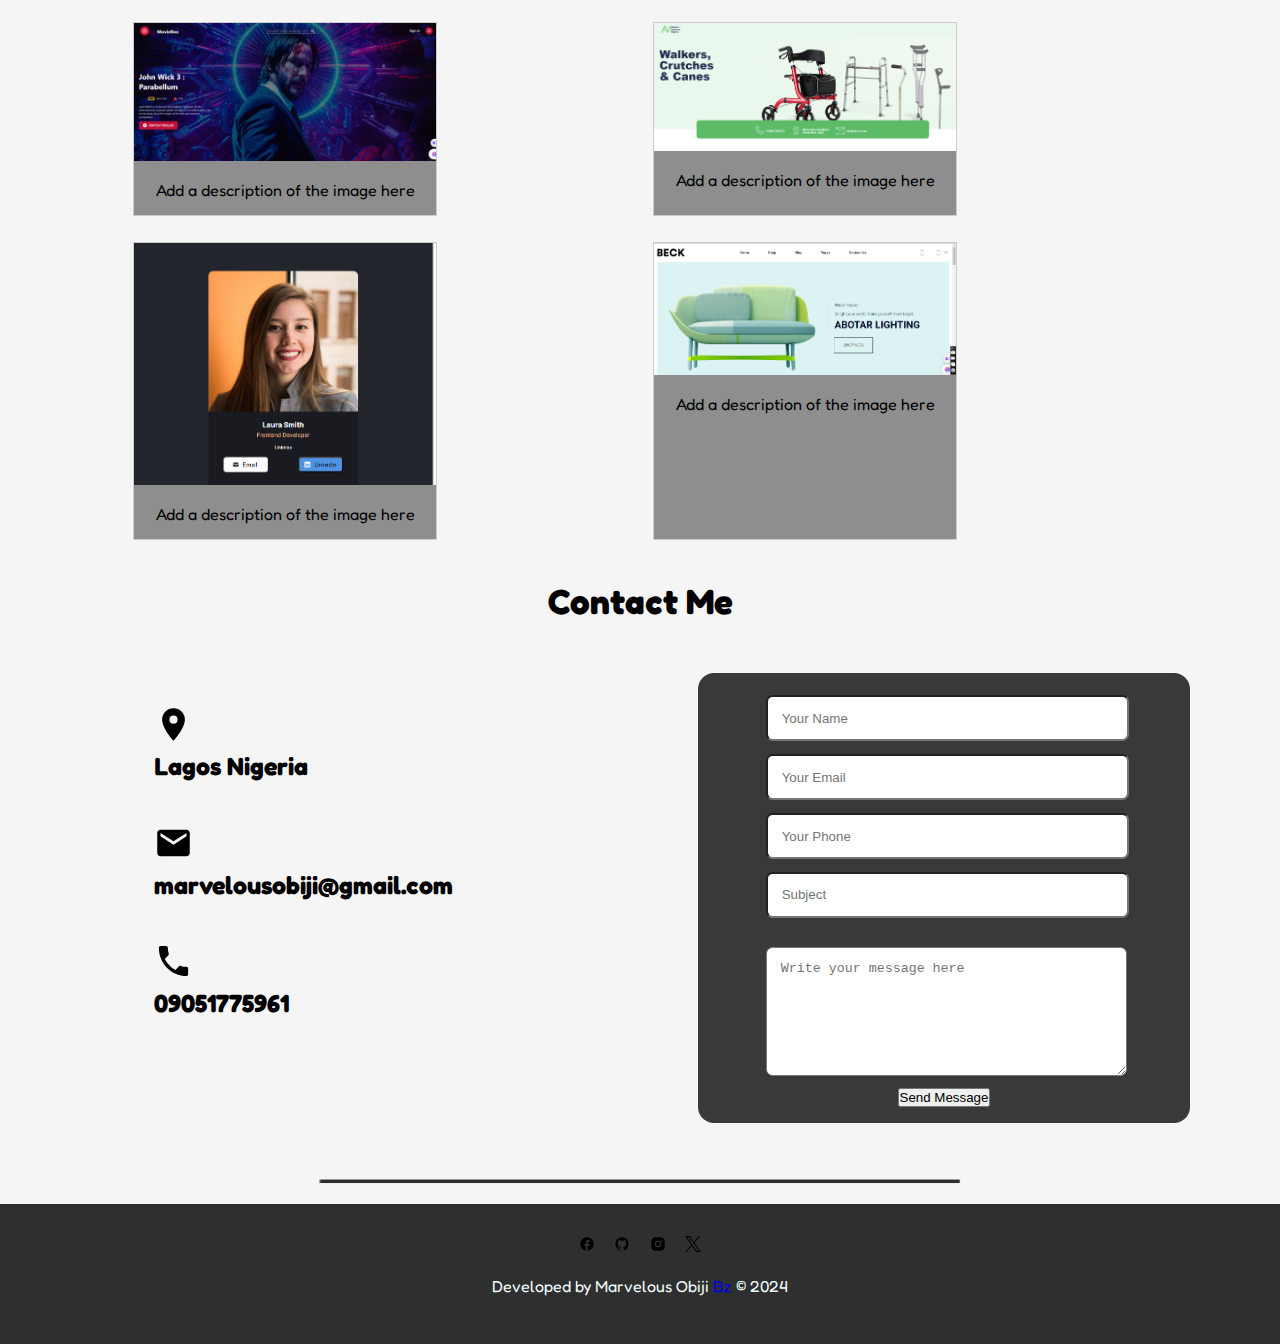
==== commit 09da359a: "updated styling" ====
--- a/index.html
+++ b/index.html
@@ -4,7 +4,7 @@
 <head>
     <meta charset="UTF-8" />
     <meta name="viewport" content="width=device-width, initial-scale=1.0" />
-    <link rel="stylesheet" href="new.css" />
+    <link rel="stylesheet" href="style.css" />
     <link rel="preconnect" href="https://fonts.googleapis.com">
     <link rel="preconnect" href="https://fonts.gstatic.com" crossorigin>
     <link href="https://fonts.googleapis.com/css2?family=Fredoka:wght@300..700&display=swap" rel="stylesheet">
@@ -78,25 +78,28 @@
                 <div class="skillset">
                     <img src="./img/skill/html.svg" alt="" />
                     <p>
-                       Proficient in creating semantically structured and accessible web pages.
+                        Proficient in creating semantically structured and accessible web pages.
                     </p>
                 </div>
                 <div class="skillset">
                     <img src="./img/skill/javascript.svg" alt="" />
                     <p>
-                        Experienced in client-side scripting, manipulating the DOM, and asynchronous programming with promises and async/await.
+                        Experienced in client-side scripting, manipulating the DOM, and asynchronous programming with
+                        promises and async/await.
                     </p>
                 </div>
                 <div class="skillset">
                     <img src="./img/skill/css.svg" alt="" />
                     <p>
-                        Skilled in styling websites with CSS, including responsive design and CSS frameworks like Bootstrap.
+                        Skilled in styling websites with CSS, including responsive design and CSS frameworks like
+                        Bootstrap.
                     </p>
                 </div>
                 <div class="skillset">
                     <img src="./img/skill/reactjs.svg" alt="" />
                     <p>
-                        Proficient in building dynamic and interactive user interfaces using ReactJs, including state management with hooks and Redux.
+                        Proficient in building dynamic and interactive user interfaces using ReactJs, including state
+                        management with hooks and Redux.
                     </p>
                 </div>
             </div>
@@ -106,35 +109,35 @@
         <section class="project">
             <h1>My projects</h1>
             <div class="pjtgallery">
-            <div class="gallery">
-                <a target="_blank" href="img_5terre.jpg">
-                    <img src="img_5terre.jpg" alt="Cinque Terre" width="600" height="400">
-                </a>
-                <div class="desc">Add a description of the image here</div>
-            </div>
-
-            <div class="gallery">
-                <a target="_blank" href="img_forest.jpg">
-                    <img src="img_forest.jpg" alt="Forest" width="600" height="400">
-                </a>
-                <div class="desc">Add a description of the image here</div>
-            </div>
-
-            <div class="gallery">
-                <a target="_blank" href="img_lights.jpg">
-                    <img src="img_lights.jpg" alt="Northern Lights" width="600" height="400">
-                </a>
-                <div class="desc">Add a description of the image here</div>
-            </div>
-
-            <div class="gallery">
-                <a target="_blank" href="img_mountains.jpg">
-                    <img src="img_mountains.jpg" alt="Mountains" width="600" height="400">
-                </a>
-                <div class="desc">Add a description of the image here</div>
-            </div>
-            </div>
-
+                <div class="gallery">
+                    <a target="_blank" href="img_5terre.jpg">
+                        <img src="./img/projects/19.02.2024_14.20.09_REC.png" alt="" width="600" height="400">
+                    </a>
+                    <div class="desc">Add a description of the image here</div>
+                </div>
+
+                <div class="gallery">
+                    <a target="_blank" href="img_forest.jpg">
+                        <img src="./img/projects/19.02.2024_14.20.55_REC.png" alt="" width="600" height="400">
+                    </a>
+                    <div class="desc">Add a description of the image here</div>
+                </div>
+
+                <div class="gallery">
+                    <a target="_blank" href="img_lights.jpg">
+                        <img src="./img/projects/19.02.2024_14.42.54_REC.png" alt="" width="600" height="400">
+                    </a>
+                    <div class="desc">Add a description of the image here</div>
+                </div>
+
+                <div class="gallery">
+                    <a target="_blank" href="img_mountains.jpg">
+                        <img src="./img/projects/19.02.2024_15.28.02_REC.png" alt="" width="600" height="400">
+                    </a>
+                    <div class="desc">Add a description of the image here</div>
+                </div>
+            </div>
+           
         </section>
         <section class="contact">
             <h1 class="scthead">Contact Me</h1>
--- a/style.css
+++ b/style.css
@@ -0,0 +1,268 @@
+*{
+    padding: 0%;
+    margin-top: 0%;
+}
+
+body{
+    margin: 0%;
+    background-color:whitesmoke;
+    font-family: "Fredoka", sans-serif;
+}
+/* .scthead{
+  
+    
+    font-weight: 800;
+    background-color: rgba(0, 0, 0, 0.747);
+    color: azure;
+    padding: 0.5em;
+    border-bottom-left-radius: 50%;
+    border-bottom-right-radius: 50%;
+    box-shadow: inset;
+} */
+h1{
+    font-weight: 900;
+}
+li{
+    list-style: none;
+}
+hr{
+    height: 3px;
+    /* color: black; */
+    background-color: rgba(0, 0, 0, 0.815);
+    width: 50%;
+    margin: auto;
+    border-radius: 2em;
+}
+.nav{
+    width: 100%;
+    display: flex;
+    justify-content: space-around;
+    margin: auto;
+    position:fixed;
+    z-index: 1;
+    background-color: whitesmoke;
+    border-bottom-left-radius: 2em;
+    border-bottom-right-radius: 2em;
+}
+.menu ul{
+    display: flex;
+    justify-content: space-around;
+    margin: auto;
+}
+.menu ul li{
+    list-style: none;
+    padding: 2em;
+}
+a{
+    text-decoration: none;
+
+}
+.hero{
+    
+    margin: 0%;
+    background-image: url(./img/portfolio/banner.png);
+    background-size: cover;
+    background-position: center;
+    height: 700px;
+    /* position: relative; */
+    /* width: 10%; */
+}
+.hero .left{
+    position: absolute;
+    top: 50%;
+    left:10%;
+}
+.hero .left ul{
+    width: 30%;
+    display: flex;
+    justify-content: space-between;
+    list-style: none;
+}
+.hero h1{
+    font-size: 80px;
+    /* padding: 0%; */
+}
+.hero p{
+    font-size: 25px;
+    margin-top: -2em;
+}
+.herobutton{
+    background-color: azure;
+    width: 30%;
+    padding: 0.5em;
+    border-radius: 1em;
+    text-align: center;
+    font-size: 18px;
+}
+
+.about{
+    width: 90%;
+    /* align-items: center; */
+    margin: auto;
+    text-align: center;
+}
+.about h1{
+    font-size: 35px;
+    margin: 1em;
+}
+.skill{
+    width: 90%;
+    margin: auto;
+    /* text-align: center; */
+}
+.skill h1{
+    font-size: 35px;
+    margin: 1em;
+    text-align: center;
+}
+.skills{
+    width: 100%;
+    margin: auto;
+    /* align-items: center; */
+    display: grid;
+    grid-template-columns: 2fr 2fr;
+    gap: 1em;
+    justify-content: space-around;
+    
+}
+.skillset{
+    display: flex;
+    width: 100%;
+    /* align-items: center; */
+    justify-content: space-between;
+    background-color: rgba(0, 0, 0, 0.767);
+    color: azure;
+    border-radius: 1em;
+}
+.skillset img{
+    width: 20%;
+    padding: 1em;
+}
+.skillset p{
+    width: 80%;
+    padding: 0.5em;
+    /* align-items: center; */
+    /* align-self: center; */
+    /* align-content: center; */
+    margin: auto;
+}
+.project{
+    width: 80%;
+    margin: auto;
+}
+.project h1{
+    font-size: 35px;
+    margin: 1em;
+    text-align: center;
+}
+.pjtgallery{
+    display: grid;
+    grid-template-columns: 1fr 1fr;
+    gap: 1em;
+    /* justify-content: space-evenly; */
+    border-radius: 1em;
+}
+.gallery {
+    width: 60%;
+    margin: 5px;
+    border: 1px solid #ccc;
+    background-color: rgba(0, 0, 0, 0.418);
+    text-align: center;
+    /* width: 180px; */
+}
+.gallery:hover {
+    border: 1px solid #777;
+}
+
+.gallery img {
+    width: 100%;
+    height: auto;
+}
+
+.desc {
+    padding: 15px;
+    text-align: center;
+}
+
+.contact{
+    width: 90%;
+    margin: auto;
+}
+
+.container{
+    display: flex;
+    margin: auto;
+    justify-content: space-around;
+}
+.contact img{
+    width: 10%;
+}
+.contact h1{
+font-size: 35px;
+margin: 1em;
+text-align: center;
+}
+.contactleft{
+    width: 40%;
+    padding: 1em;
+
+}
+.contactleft ul{
+    padding: 2em;
+    
+}
+.contactleft li{
+    font-size: 30px;
+}
+.contactright{
+    width: 40%;
+    padding: 1em;
+}
+form{
+    width: 100%;
+    background-color: rgba(0, 0, 0, 0.767);
+    color: azure;
+    padding: 1em;
+    border-radius: 1em;
+    text-align: center;
+    margin: auto;
+}
+.input_list{
+    width: 80%;
+    margin: auto;
+    justify-content: space-around;
+    /* background-color: rgba(0, 0, 0, 0.788); */
+    color: azure;
+}
+.input_list li{
+    width: 100%;
+}
+.input_list input{
+    width: 90%;
+    padding: 1em;
+    border-radius: 0.5em;
+    margin: 0.5em;
+    /* border-color: transparent; */
+    /* background-color: transparent; */
+}
+textarea{
+    width: 90%;
+    height: 100px;
+    padding: 1em;
+    border-radius: 0.5em;
+    margin: 0.5em;
+}
+
+footer{
+    background-color: rgba(0, 0, 0, 0.808);
+    color: azure;
+    padding: 2em;
+}
+
+footer ul{
+    width: 10%;
+    display: flex;
+    margin: auto;
+    justify-content: space-between;
+    list-style: none;
+}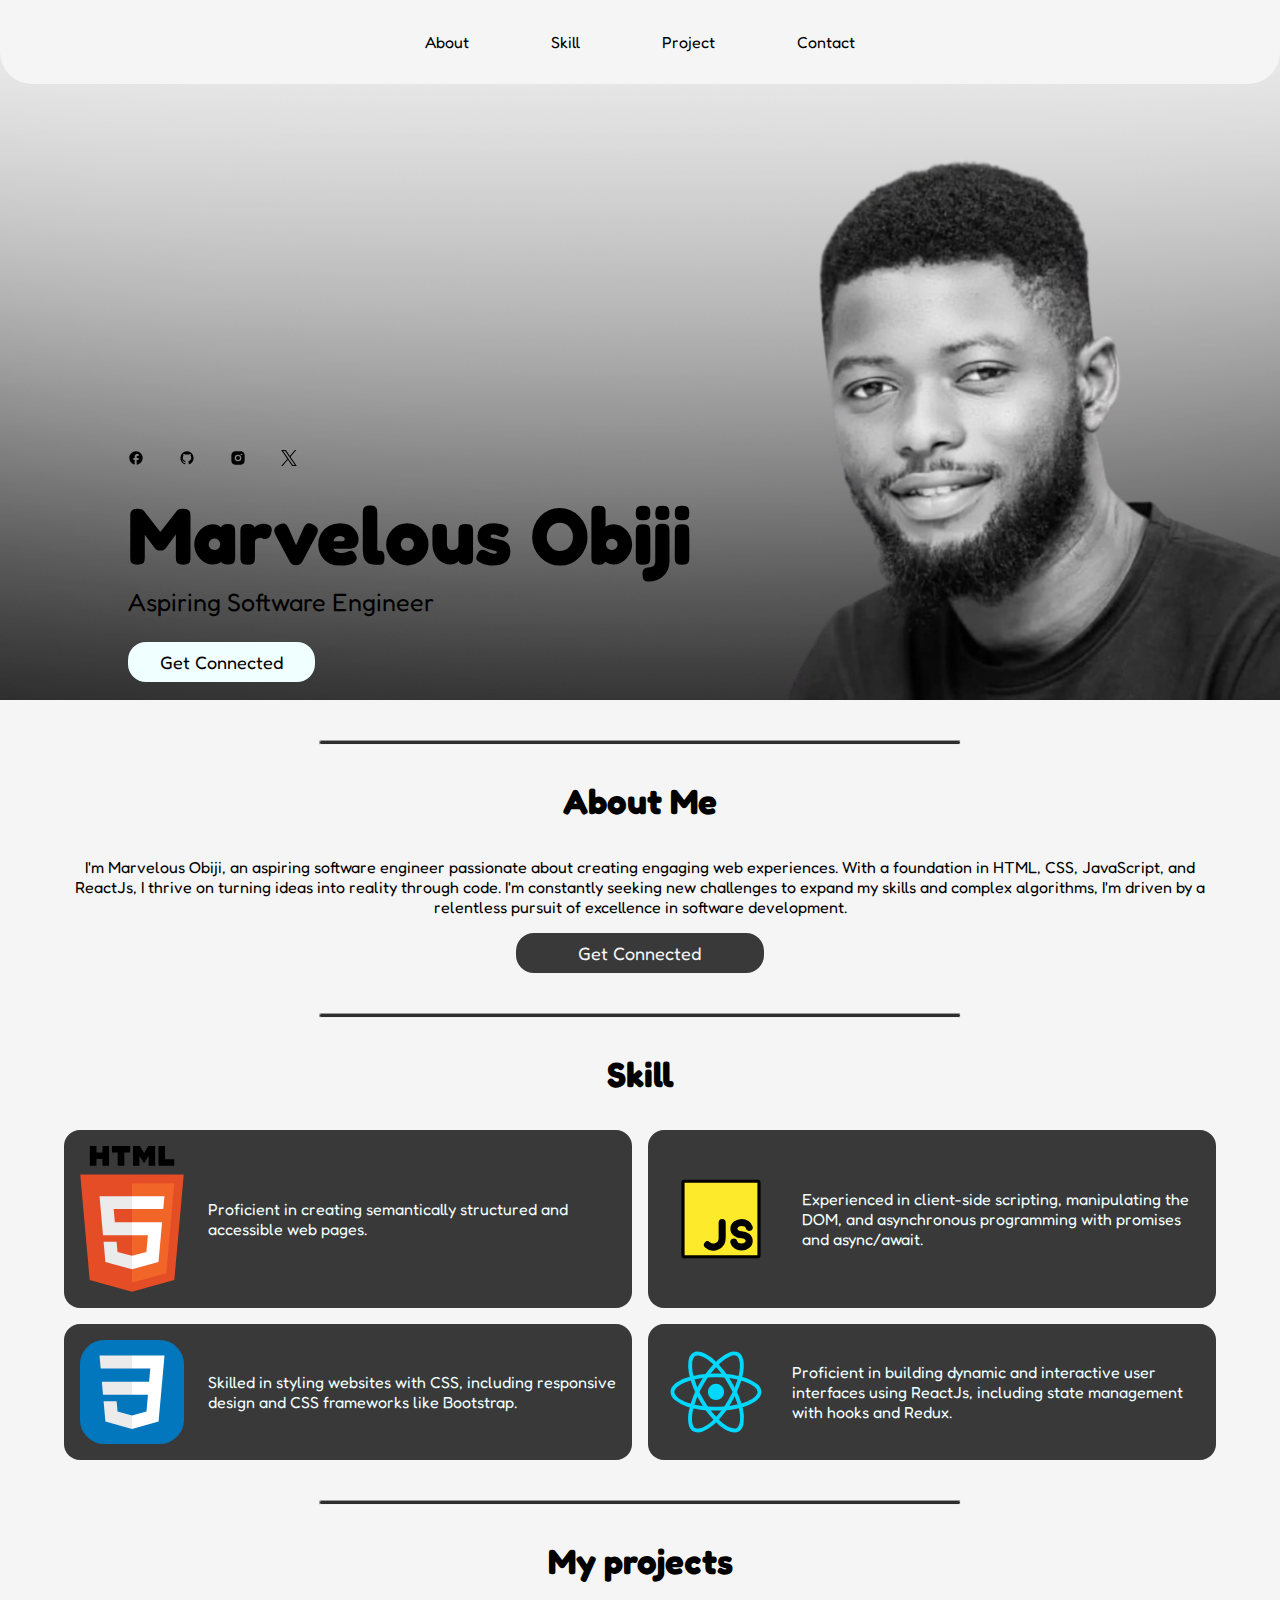
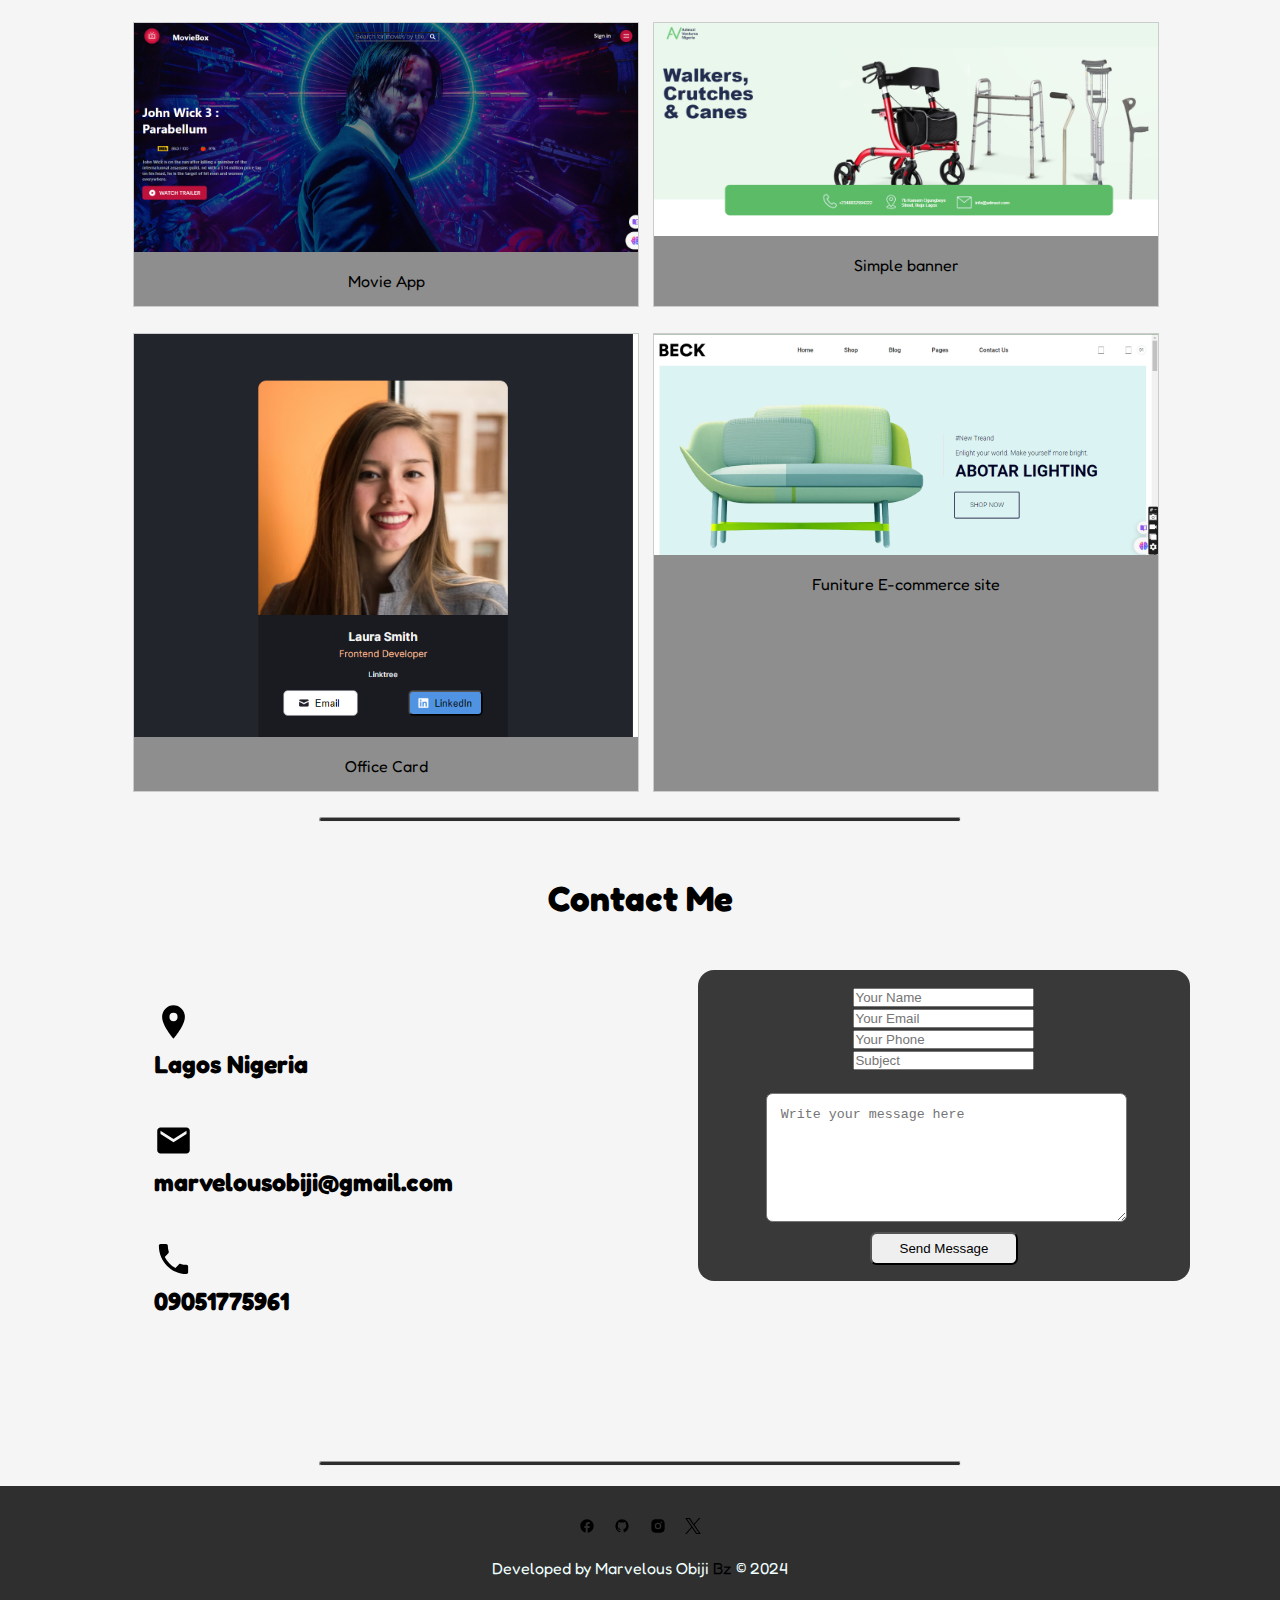
==== commit c4737b77: "mobile responsive" ====
--- a/index.html
+++ b/index.html
@@ -14,16 +14,14 @@
 <body>
     <nav>
         <div class="nav">
-            <div class="logo">
-                <a class="anchor" href="#home"><img src="img/logo/logo.png" alt /></a>
-            </div>
+            
             <div class="menu">
                 <ul>
-                    <li><a href="#about">About</a></li>
-                    <li><a href="#skill">Skill</a></li>
-                    <li><a href="#portfolio">Project</a></li>
-
-                    <li><a href="#contact">Contact</a></li>
+                    <li><a href="#About">About</a></li>
+                    <li><a href="#Skill">Skill</a></li>
+                    <li><a href="#Gallery">Project</a></li>
+
+                    <li><a href="#Contact">Contact</a></li>
                 </ul>
             </div>
         </div>
@@ -33,46 +31,45 @@
             <div class="left">
                 <ul>
                     <li>
-                        <a href="#"><img src="./img/socials/facebook.svg" alt="" /></a>
-                    </li>
-                    <li>
-                        <a href="#"><img src="./img/socials/github.svg" alt="" /></a>
-                    </li>
-                    <li>
-                        <a href="#"><img src="./img/socials/instagram.svg" alt="" /></a>
-                    </li>
-                    <li>
-                        <a href="#"><img src="./img/socials/twitter.svg" alt="" /></a>
+                        <a href="https://www.facebook.com/marvelous.obiji/"><img src="./img/socials/facebook.svg" alt="" /></a>
+                    </li>
+                    <li>
+                        <a href="https://github.com/Buzoor"><img src="./img/socials/github.svg" alt="" /></a>
+                    </li>
+                    <li>
+                        <a href="https://www.instagram.com/buzoor_/"><img src="./img/socials/instagram.svg" alt="" /></a>
+                    </li>
+                    <li>
+                        <a href="https://twitter.com/Buzoor_"><img src="./img/socials/twitter.svg" alt="" /></a>
                     </li>
                 </ul>
 
                 <h1 class="name">Marvelous Obiji</h1>
-                <p class="job">Web Designer based In New York</p>
+                <p class="job">Aspiring Software Engineer</p>
                 <div class="herobutton">
-                    <a class="anchor" href="#contact">Get Connected</a>
+                    <a class="anchor" href="#Contact">Get Connected</a>
                 </div>
             </div>
         </section>
         <br /><br>
         <hr />
-        <section class="about">
+        <section class="about" id="About">
 
             <h1 class="scthead">About Me</h1>
             <p>
-                Welcome to my portfolio! I'm Marvelous Obiji, an aspiring software engineer passionate about creating
+                 I'm Marvelous Obiji, an aspiring software engineer passionate about creating
                 engaging web experiences. With a foundation in HTML, CSS, JavaScript, and ReactJs, I thrive on turning
                 ideas into reality through code. I'm constantly seeking new challenges to expand my skills and
-                contribute to innovative projects. Whether it's crafting intuitive user interfaces or diving into
                 complex algorithms, I'm driven by a relentless pursuit of excellence in software development.
             </p>
-            <div class="foliox_tm_button">
-                <a class="anchor" href="#contact"><span>Get Connected</span></a>
+            <div class="aboutbutton">
+                <a class="anchor" href="#Contact"><span>Get Connected</span></a>
             </div>
 
         </section>
         <br /><br>
         <hr />
-        <section class="skill">
+        <section class="skill" id="Skill">
             <h1 class="scthead">Skill</h1>
             <div class="skills">
                 <div class="skillset">
@@ -106,40 +103,41 @@
         </section>
         <br /><br>
         <hr />
-        <section class="project">
+        <section class="project" id="Gallery">
             <h1>My projects</h1>
             <div class="pjtgallery">
                 <div class="gallery">
-                    <a target="_blank" href="img_5terre.jpg">
+                    <a target="_blank" href="https://movieapp-hng.netlify.app/">
                         <img src="./img/projects/19.02.2024_14.20.09_REC.png" alt="" width="600" height="400">
                     </a>
-                    <div class="desc">Add a description of the image here</div>
-                </div>
-
-                <div class="gallery">
-                    <a target="_blank" href="img_forest.jpg">
+                    <div class="desc">Movie App</div>
+                </div>
+
+                <div class="gallery">
+                    <a target="_blank" href="https://admazi-ventures.netlify.app/">
                         <img src="./img/projects/19.02.2024_14.20.55_REC.png" alt="" width="600" height="400">
                     </a>
-                    <div class="desc">Add a description of the image here</div>
-                </div>
-
-                <div class="gallery">
-                    <a target="_blank" href="img_lights.jpg">
+                    <div class="desc">Simple banner</div>
+                </div>
+
+                <div class="gallery">
+                    <a target="_blank" href="https://react-frontend-dev-card.netlify.app/">
                         <img src="./img/projects/19.02.2024_14.42.54_REC.png" alt="" width="600" height="400">
                     </a>
-                    <div class="desc">Add a description of the image here</div>
-                </div>
-
-                <div class="gallery">
-                    <a target="_blank" href="img_mountains.jpg">
+                    <div class="desc">Office Card</div>
+                </div>
+
+                <div class="gallery">
+                    <a target="_blank" href="https://sample-e-site.netlify.app/">
                         <img src="./img/projects/19.02.2024_15.28.02_REC.png" alt="" width="600" height="400">
                     </a>
-                    <div class="desc">Add a description of the image here</div>
+                    <div class="desc">Funiture E-commerce site</div>
                 </div>
             </div>
            
         </section>
-        <section class="contact">
+        <br><hr><br>
+        <section class="contact" id="Contact">
             <h1 class="scthead">Contact Me</h1>
             <div class="container">
                 <div class="contactleft">
@@ -176,7 +174,7 @@
                                 </li>
                             </ul>
                             <textarea id="message" placeholder="Write your message here"></textarea>
-                            <button type="submit">Send Message</button>
+                            <button type="submit" > <a href="mailto:marvelousobiji@gmail.com">Send Message </a> </button>
                         </div>
                     </form>
                 </div>
@@ -187,20 +185,20 @@
     <hr />
     <br />
     <footer>
-        <ul>
-            <li>
-                <a href="#"><img src="./img/socials/facebook.svg" alt="" /></a>
-            </li>
-            <li>
-                <a href="#"><img src="./img/socials/github.svg" alt="" /></a>
-            </li>
-            <li>
-                <a href="#"><img src="./img/socials/instagram.svg" alt="" /></a>
-            </li>
-            <li>
-                <a href="#"><img src="./img/socials/twitter.svg" alt="" /></a>
-            </li>
-        </ul>
+       <ul>
+                    <li>
+                        <a href="https://www.facebook.com/marvelous.obiji/"><img src="./img/socials/facebook.svg" alt="" /></a>
+                    </li>
+                    <li>
+                        <a href="https://github.com/Buzoor"><img src="./img/socials/github.svg" alt="" /></a>
+                    </li>
+                    <li>
+                        <a href="https://www.instagram.com/buzoor_/"><img src="./img/socials/instagram.svg" alt="" /></a>
+                    </li>
+                    <li>
+                        <a href="https://twitter.com/Buzoor_"><img src="./img/socials/twitter.svg" alt="" /></a>
+                    </li>
+                </ul>
         <br>
         <div class="container">
             <p>
--- a/style.css
+++ b/style.css
@@ -35,8 +35,8 @@
 }
 .nav{
     width: 100%;
-    display: flex;
-    justify-content: space-around;
+    /* display: flex; */
+    /* justify-content: space-around; */
     margin: auto;
     position:fixed;
     z-index: 1;
@@ -45,6 +45,7 @@
     border-bottom-right-radius: 2em;
 }
 .menu ul{
+    width: 40%;
     display: flex;
     justify-content: space-around;
     margin: auto;
@@ -55,7 +56,23 @@
 }
 a{
     text-decoration: none;
-
+    color: black;
+
+}
+
+a:hover{
+    font-size: larger;
+    color: red;
+}
+@media only screen and (max-width: 768px){
+    
+    
+        .menu ul {
+            width: 30%;
+            display: flex;
+            justify-content: space-around;
+            margin: auto;
+        }
 }
 .hero{
     
@@ -95,15 +112,81 @@
     font-size: 18px;
 }
 
+@media only screen and (max-width: 768px) {
+.hero {
+
+        margin: 0%;
+        background-image: url(./img/portfolio/banner.png);
+        background-size:contain;
+        background-repeat: no-repeat;
+        background-attachment: fixed;
+        /* background-position:center; */
+        height: 200px;
+        /* position: static; */
+        /* top: -50%; */
+        z-index: -1;
+        /* width: 10%; */
+    }
+.hero .name {
+    font-size: 50px;
+    /* padding: 0%; */
+}
+    .hero .left {
+        width: 70%;
+        position: absolute;
+        top: 15%;
+        left: 5%;
+    }
+
+    .hero .left ul {
+        width: 30%;
+        display: flex;
+        justify-content: space-between;
+        list-style: none;
+    }
+
+   
+    .hero .job {
+        font-size: 18px;
+        margin-top: -2em;
+    }
+
+    .herobutton {
+        background-color: azure;
+        width: 10%;
+        padding: 0.5em;
+        border-radius: 1em;
+        text-align: center;
+        font-size: 14px;
+    }
+}
 .about{
     width: 90%;
     /* align-items: center; */
     margin: auto;
     text-align: center;
 }
+.aboutbutton{
+    background-color: rgba(0, 0, 0, 0.767);
+    /* color: whitesmoke; */
+    width: 20%;
+    padding: 0.5em;
+    border-radius: 1em;
+    margin: auto;
+    /* text-align: center; */
+    font-size: 18px;
+}
+.aboutbutton a{
+    color: whitesmoke;
+}
 .about h1{
     font-size: 35px;
     margin: 1em;
+}
+@media only screen and (max-width: 768px){
+    .about{
+        margin-top: -5%;
+    }
 }
 .skill{
     width: 90%;
@@ -146,6 +229,38 @@
     /* align-content: center; */
     margin: auto;
 }
+@media only screen and (max-width: 768px){
+    .skill {
+            width: 90%;
+            margin: auto;
+            /* text-align: center; */
+        }
+    
+        .skill h1 {
+            font-size: 35px;
+            margin: 1em;
+            text-align: center;
+        }
+    
+        .skills {
+            width: 100%;
+            margin: auto;
+            /* align-items: center; */
+            display: flex;
+            flex-direction: column;
+            gap: 1em;
+            /* justify-content: space-around; */
+    
+        }
+    
+        .skillset {
+            display: flex;
+            /* flex-direction: column; */
+            /* width:100%; */
+           
+        }
+    
+}
 .project{
     width: 80%;
     margin: auto;
@@ -163,7 +278,7 @@
     border-radius: 1em;
 }
 .gallery {
-    width: 60%;
+    width: 100%;
     margin: 5px;
     border: 1px solid #ccc;
     background-color: rgba(0, 0, 0, 0.418);
@@ -227,6 +342,11 @@
     text-align: center;
     margin: auto;
 }
+form button{
+    width: 40%;
+    padding: 0.5em;
+    border-radius: 0.5em;
+}
 .input_list{
     width: 80%;
     margin: auto;
@@ -234,17 +354,7 @@
     /* background-color: rgba(0, 0, 0, 0.788); */
     color: azure;
 }
-.input_list li{
-    width: 100%;
-}
-.input_list input{
-    width: 90%;
-    padding: 1em;
-    border-radius: 0.5em;
-    margin: 0.5em;
-    /* border-color: transparent; */
-    /* background-color: transparent; */
-}
+
 textarea{
     width: 90%;
     height: 100px;
@@ -252,7 +362,64 @@
     border-radius: 0.5em;
     margin: 0.5em;
 }
-
+@media only screen and (max-width: 768px){
+    .contact {
+            width: 90%;
+            margin: auto;
+        }
+    
+        .container {
+            display: flex;
+            flex-direction: column;
+            margin: auto;
+            /* justify-content: space-around; */
+        }
+    
+     .contactleft{
+        width: 100%;
+     }
+    
+    
+        .contactleft ul {
+            padding: 1em;
+    
+        }
+    
+        .contactleft li {
+            font-size: 20px;
+        }
+    
+        .contactright {
+            width: 100%;
+            padding: 1em;
+        }
+    
+        form {
+            width: 90%;
+            background-color: rgba(0, 0, 0, 0.767);
+            color: azure;
+            /* padding: 1em; */
+            border-radius: 1em;
+            text-align: center;
+            /* margin: auto; */
+        }
+        .input_list li {
+            width: 90%;
+        }
+    
+        .input_list input {
+            width: 90%;
+            padding: 1em;
+            border-radius: 0.5em;
+            margin: 0.5em;
+            /* border-color: transparent; */
+            /* background-color: transparent; */
+        }
+   textarea {
+       width: 80%;
+      
+   }
+}
 footer{
     background-color: rgba(0, 0, 0, 0.808);
     color: azure;
@@ -265,4 +432,145 @@
     margin: auto;
     justify-content: space-between;
     list-style: none;
+}
+@media only screen and (max-width: 768px){
+    footer {
+            background-color: rgba(0, 0, 0, 0.808);
+            color: azure;
+            padding: 2em;
+            text-align: center;
+        }
+    
+        footer ul {
+            width: 30%;
+           
+        }
+}
+@media only screen and (max-width: 768px) {
+
+    /* Navbar */
+    .nav {
+        flex-direction: column;
+        align-items: center;
+    }
+
+    .menu ul li {
+        padding: 0.5em;
+    }
+
+    /* Hero Section */
+    .hero {
+        height: 500px;
+    }
+
+    .hero h1 {
+        font-size: 60px;
+    }
+
+    .hero p {
+        font-size: 20px;
+    }
+
+    .herobutton {
+        width: 50%;
+        font-size: 16px;
+    }
+
+    /* About Section */
+    .aboutbutton {
+        width: 30%;
+        font-size: 14px;
+    }
+
+    /* Skill Section */
+    .skill h1 {
+        font-size: 25px;
+    }
+
+    .skillset img {
+        width: 15%;
+    }
+
+    /* Project Section */
+    .project h1 {
+        font-size: 25px;
+    }
+
+    /* Contact Section */
+    .contact h1 {
+        font-size: 25px;
+    }
+
+    .contact img {
+        width: 30px;
+    }
+
+    .contactleft,
+    .contactright {
+        width: 100%;
+    }
+
+    form button {
+        width: 60%;
+    }
+}
+
+/* Media queries for tablet */
+@media only screen and (min-width: 769px) and (max-width: 1024px) {
+
+    /* Navbar */
+    .nav {
+        justify-content: center;
+    }
+
+    .menu ul li {
+        padding: 1em;
+    }
+
+    /* Hero Section */
+    .hero h1 {
+        font-size: 60px;
+    }
+
+    .hero p {
+        font-size: 23px;
+    }
+
+    .herobutton {
+        width: 40%;
+        font-size: 16px;
+    }
+
+    /* About Section */
+    .aboutbutton {
+        width: 25%;
+        font-size: 16px;
+    }
+
+    /* Skill Section */
+    .skill h1 {
+        font-size: 30px;
+    }
+
+    .skillset img {
+        width: 18%;
+    }
+
+    /* Project Section */
+    .project h1 {
+        font-size: 30px;
+    }
+
+    /* Contact Section */
+    .contact h1 {
+        font-size: 30px;
+    }
+
+    .contact img {
+        width: 40px;
+    }
+
+    form button {
+        width: 50%;
+    }
 }